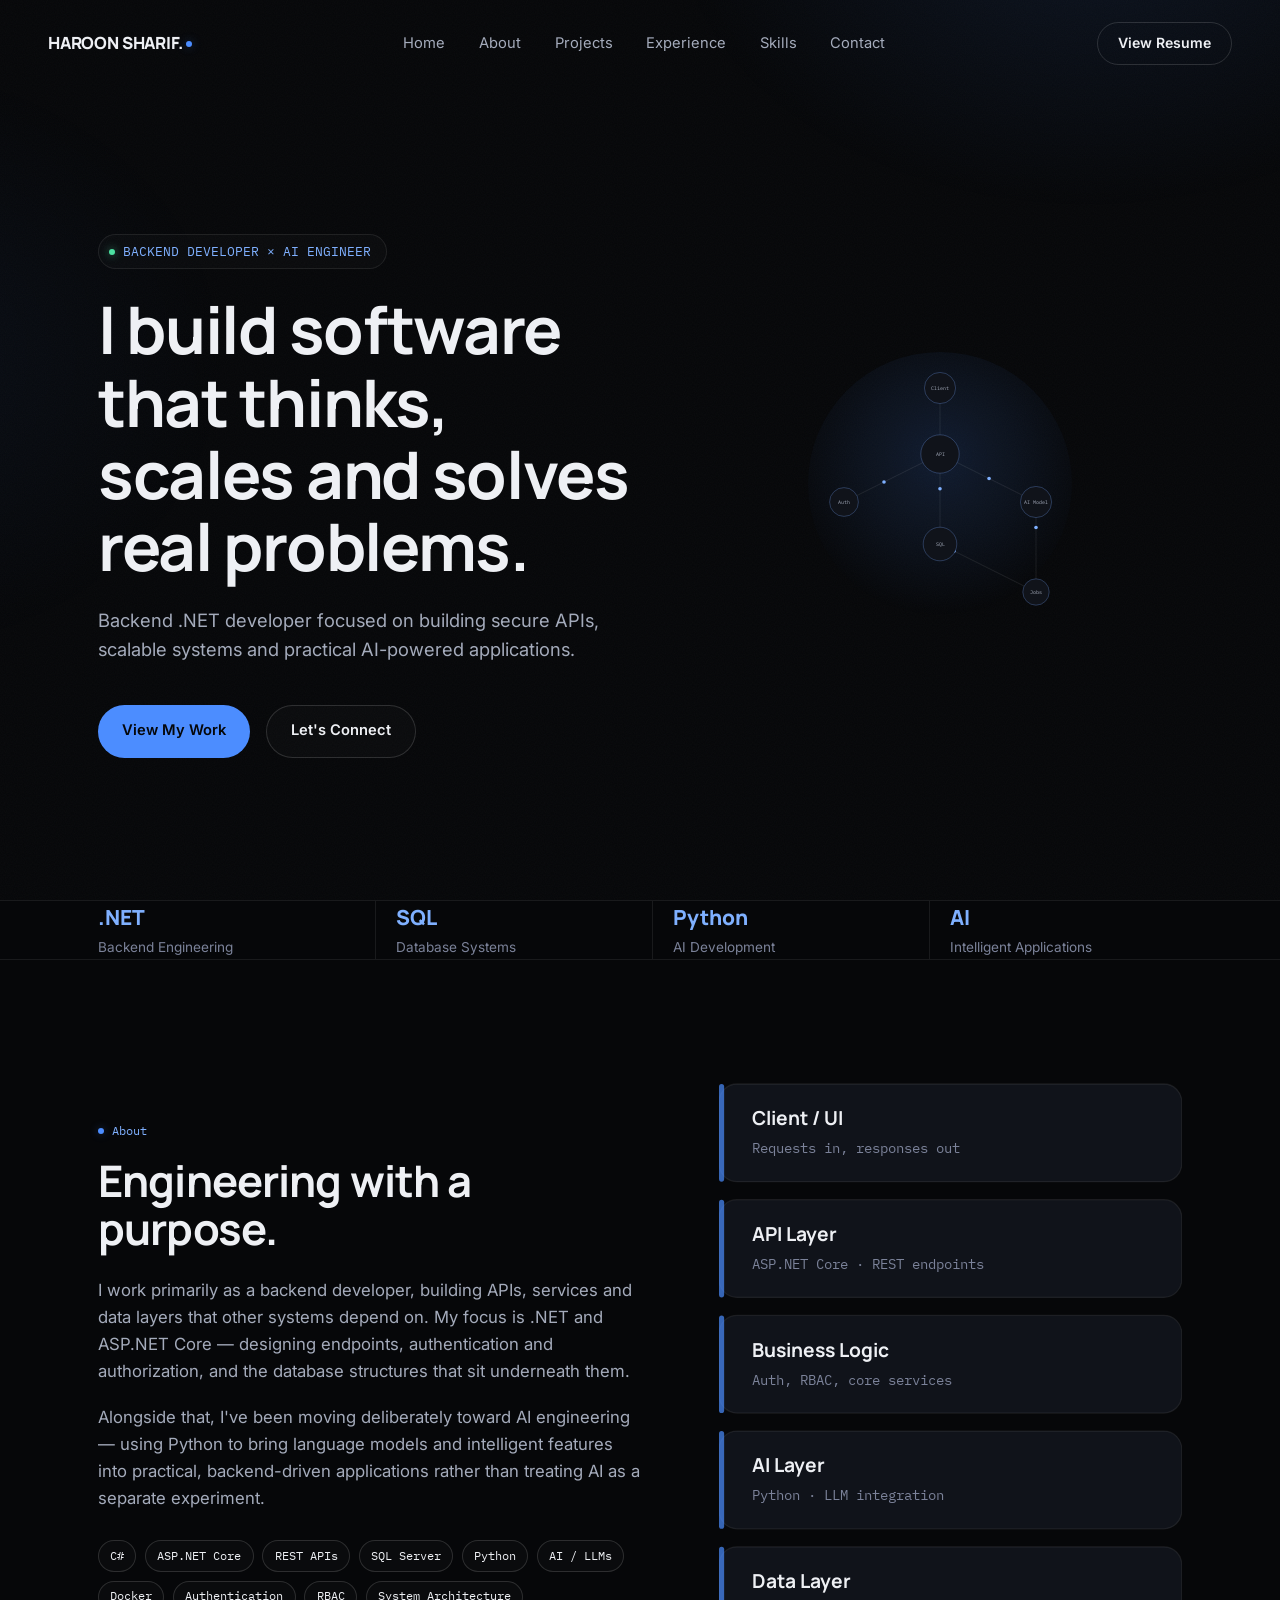
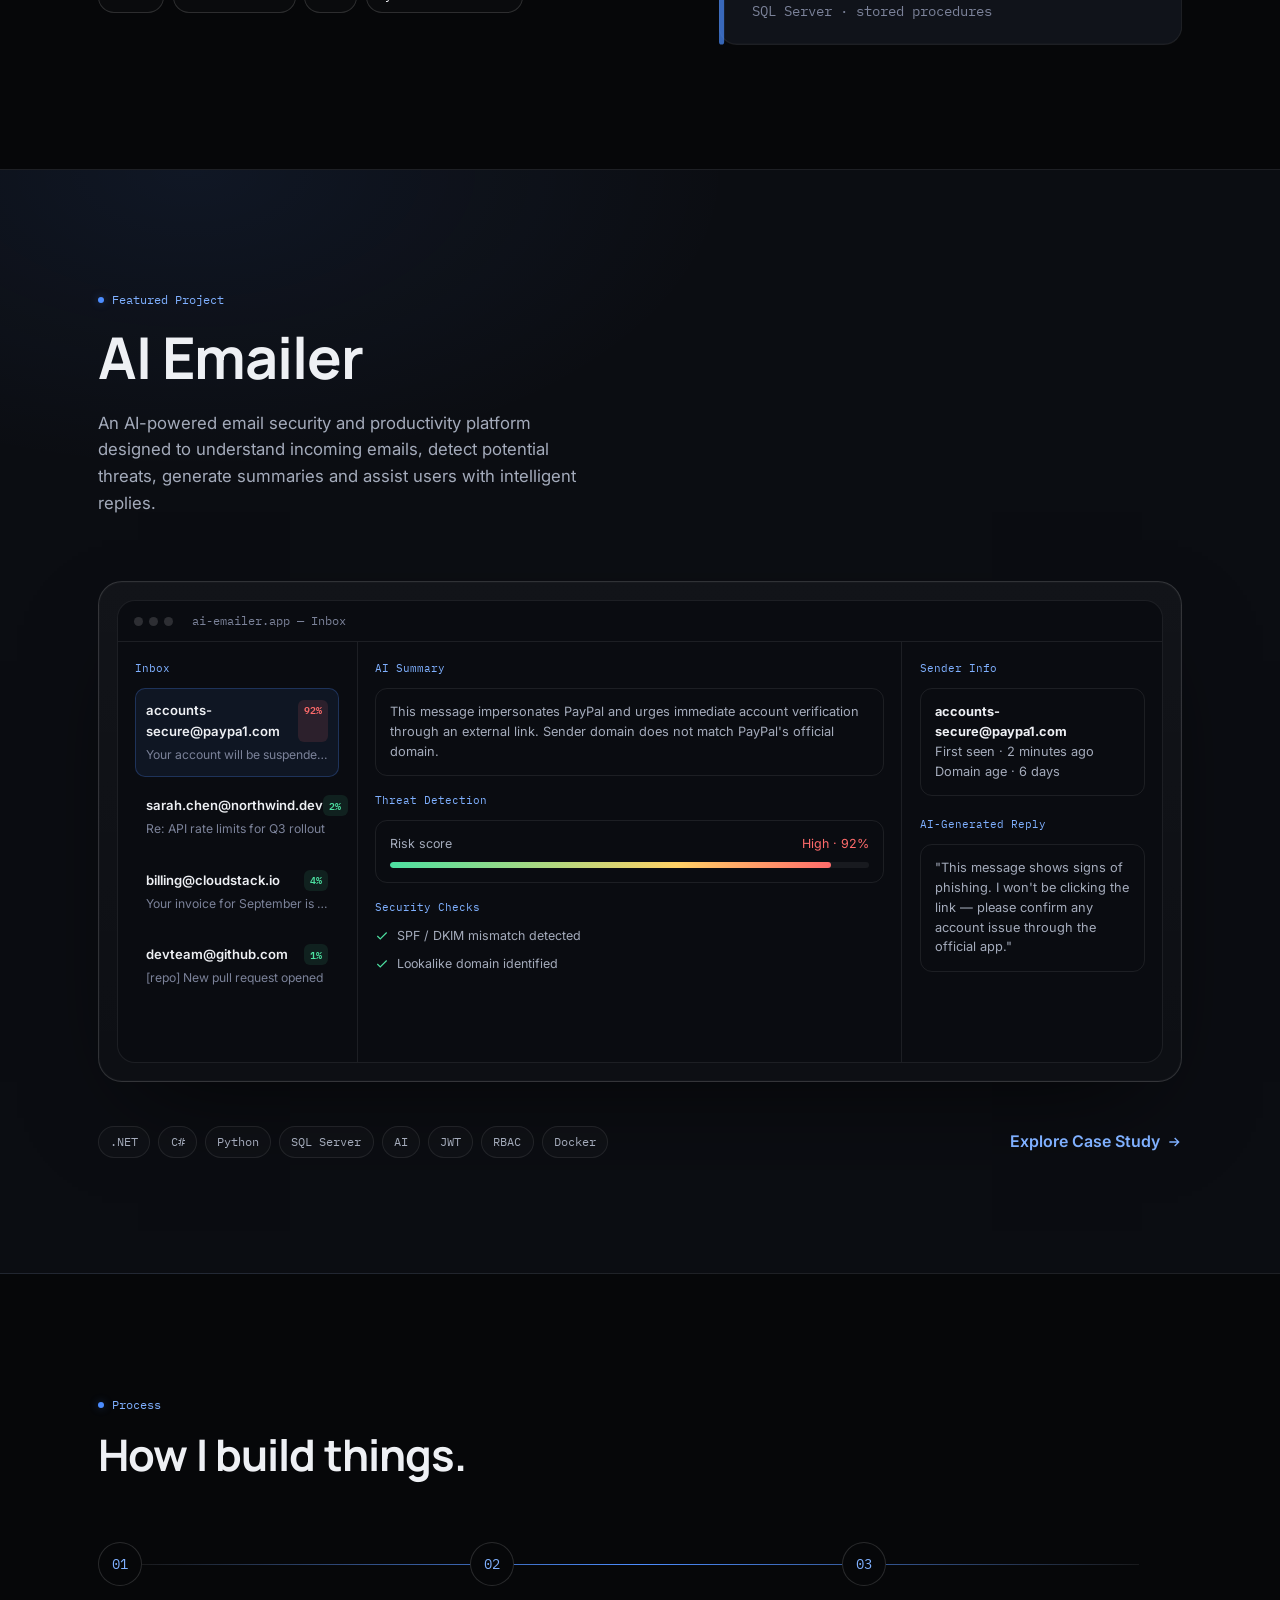
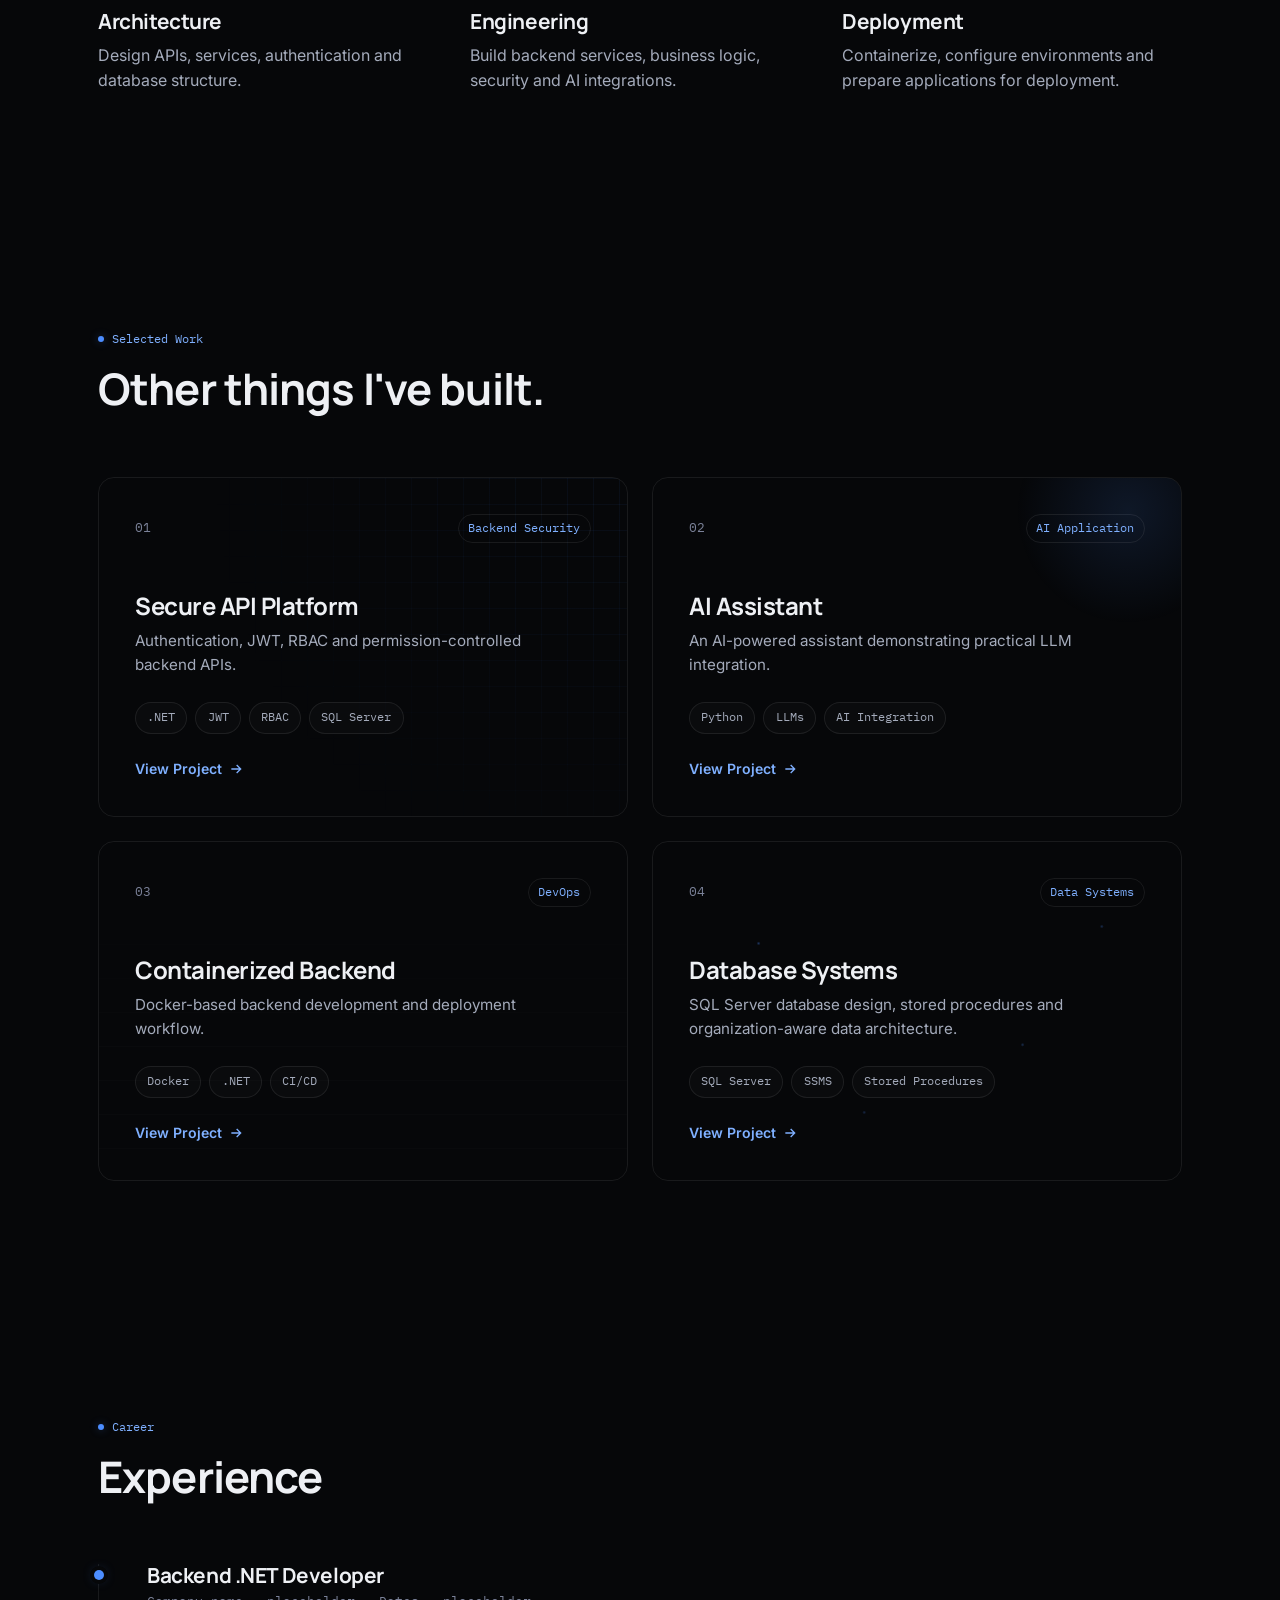
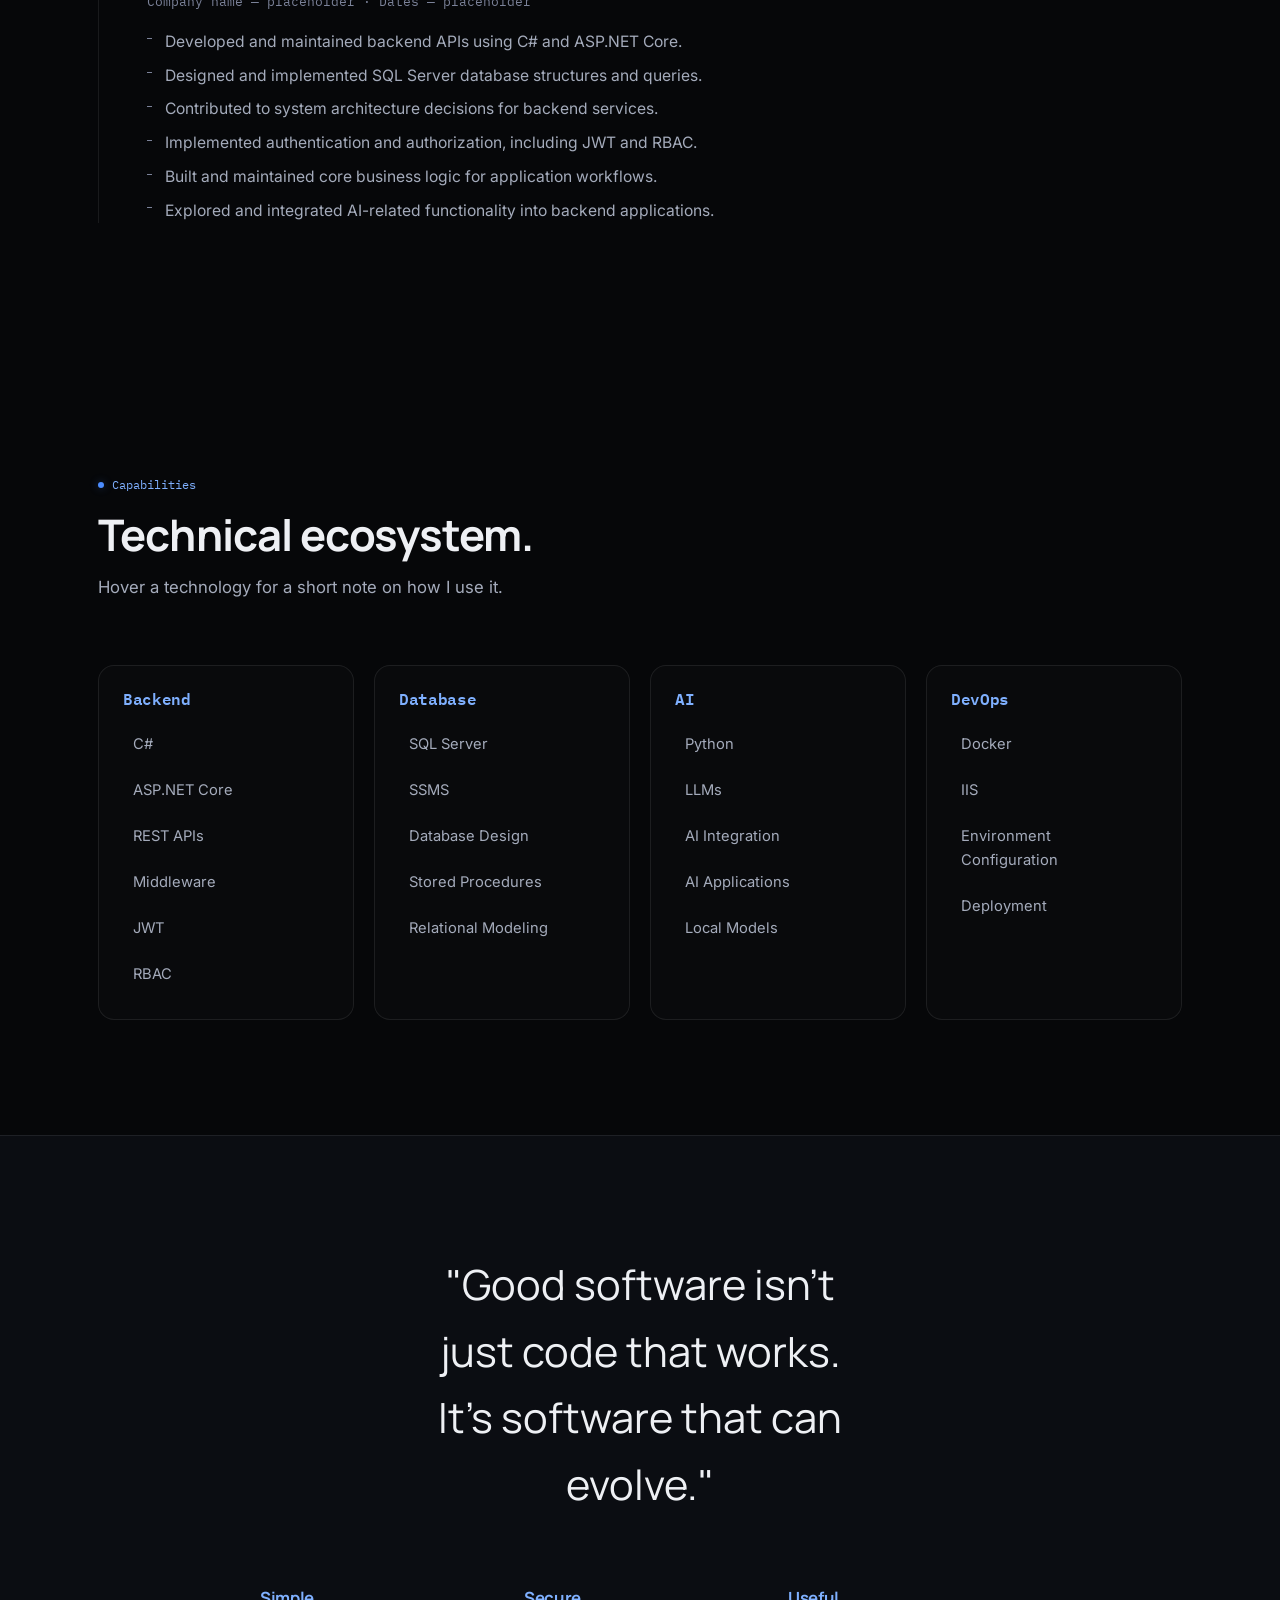
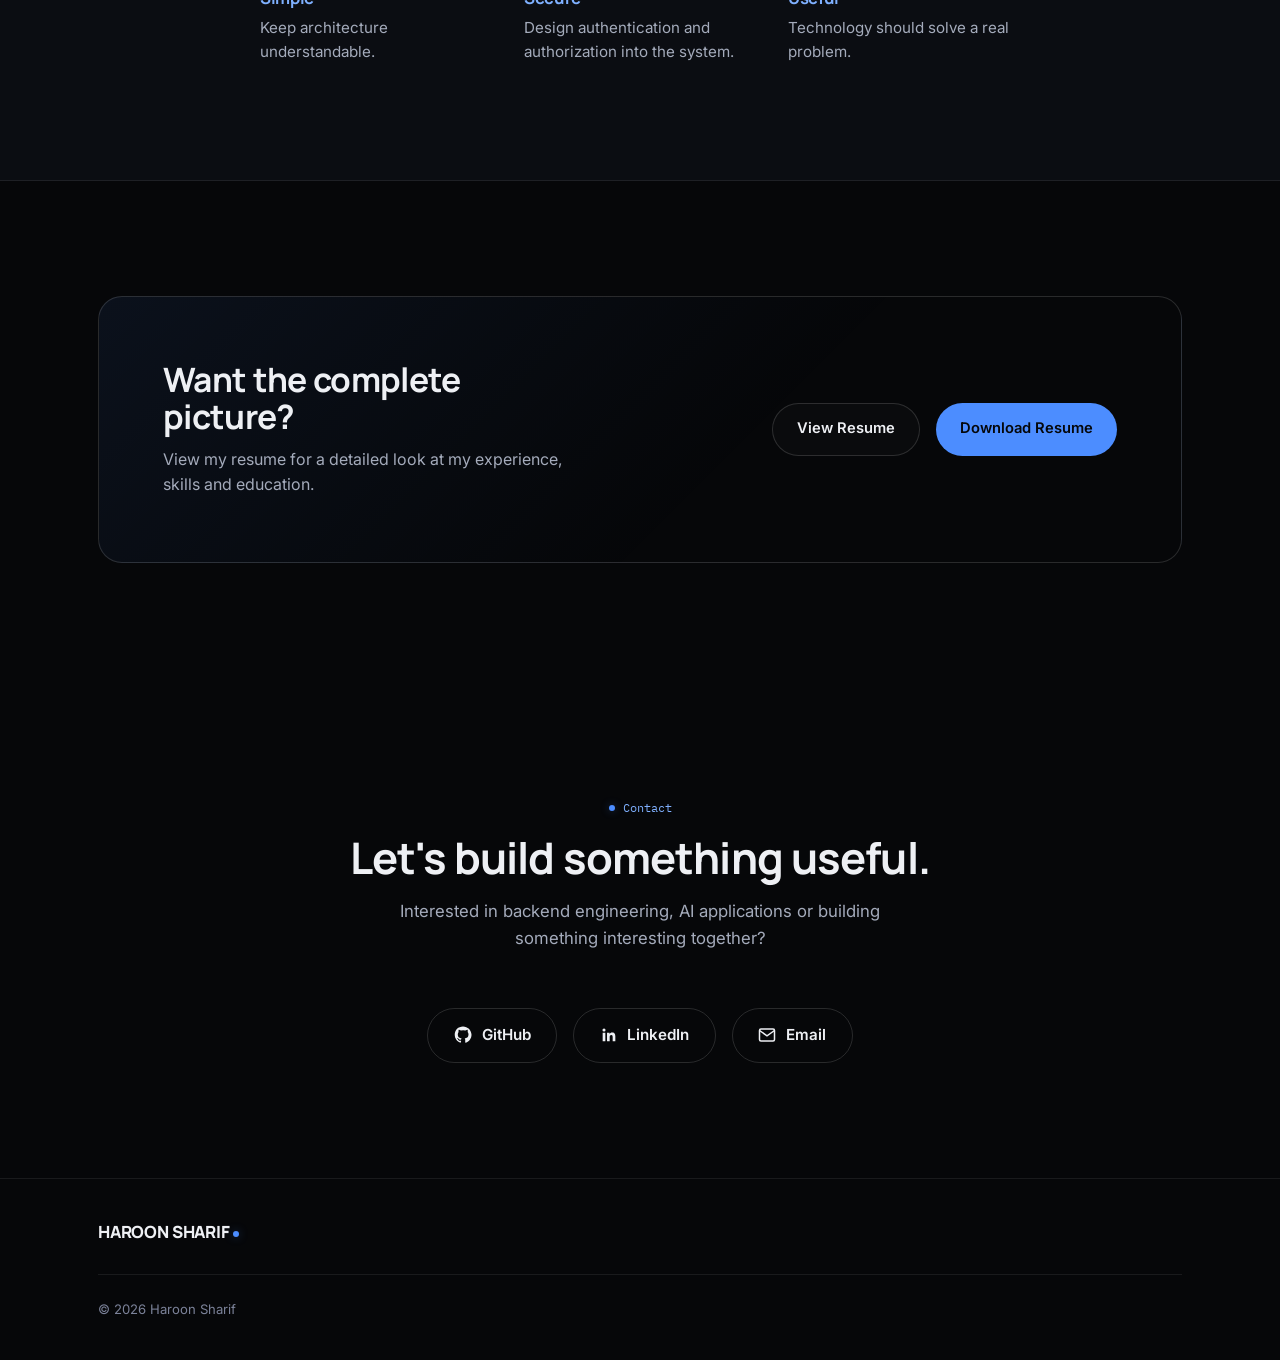
==== index.html @ 1eaedd22 "1st push Overall created a portfolio website structure with all the details" ====
<!DOCTYPE html>
<html lang="en">
<head>
<meta charset="UTF-8" />
<meta name="viewport" content="width=device-width, initial-scale=1.0" />
<title>Haroon Sharif — Backend .NET Developer &amp; AI Engineer</title>
<meta name="description" content="Haroon Sharif is a backend .NET developer building secure APIs, scalable systems and practical AI-powered applications, including AI Emailer — an AI-driven email security and productivity platform." />
<meta name="keywords" content="Haroon Sharif, Backend Developer, .NET Developer, ASP.NET Core, AI Engineer, C#, SQL Server, Python, AI Emailer" />
<meta name="author" content="Haroon Sharif" />

<!-- Open Graph -->
<meta property="og:type" content="website" />
<meta property="og:title" content="Haroon Sharif — Backend .NET Developer × AI Engineer" />
<meta property="og:description" content="I build software that thinks, scales and solv  es real problems. Backend .NET developer focused on secure APIs, scalable systems and practical AI-powered applications." />
<meta property="og:image" content="assets/og-image.png" />
<!-- TODO before deploy: set og:url / twitter:url / canonical to the real domain -->
<meta property="og:url" content="https://example.com/" />

<meta name="twitter:card" content="summary_large_image" />
<meta name="twitter:title" content="Haroon Sharif — Backend .NET Developer × AI Engineer" />
<meta name="twitter:description" content="Backend .NET developer focused on secure APIs, scalable systems and practical AI-powered applications." />
<meta name="twitter:image" content="assets/og-image.png" />

<link rel="icon" href="data:image/svg+xml,%3Csvg xmlns='http://www.w3.org/2000/svg' viewBox='0 0 32 32'%3E%3Crect width='32' height='32' rx='7' fill='%23060709'/%3E%3Ctext x='16' y='22' font-family='Georgia,serif' font-size='18' font-weight='700' fill='%23eef0f4' text-anchor='middle'%3EH%3C/text%3E%3Ccircle cx='25' cy='9' r='3' fill='%234c8dff'/%3E%3C/svg%3E" />
<meta name="theme-color" content="#060709" />
<link rel="preconnect" href="https://fonts.googleapis.com" />
<link rel="preconnect" href="https://fonts.gstatic.com" crossorigin />
<link href="https://fonts.googleapis.com/css2?family=Inter:wght@400;500;600;700&family=Manrope:wght@600;700;800&family=IBM+Plex+Mono:wght@400;500&display=swap" rel="stylesheet" />
<link rel="stylesheet" href="style.css" />
<script type="application/ld+json">
{
  "@context": "https://schema.org",
  "@type": "Person",
  "name": "Haroon Sharif",
  "jobTitle": "Backend .NET Developer & AI Engineer",
  "knowsAbout": ["ASP.NET Core", "C#", "SQL Server", "Python", "AI Integration"]
}
</script>
</head>
<body>

<a href="#main" class="skip-link">Skip to content</a>

<!-- ============================================================
     NAVBAR
     ============================================================ -->
<header class="navbar" id="navbar">
  <a href="#home" class="brand">HAROON SHARIF.</a>

  <nav class="nav-links" aria-label="Primary">
    <a href="#home">Home</a>
    <a href="#about">About</a>
    <a href="#projects">Projects</a>
    <a href="#experience">Experience</a>
    <a href="#skills">Skills</a>
    <a href="#contact">Contact</a>
  </nav>

  <div class="nav-right">
    <a href="Haroon_Sharif_Resume.docx" class="nav-cta desktop-only">View Resume</a>
    <button class="nav-toggle" id="navToggle" aria-label="Toggle navigation menu" aria-expanded="false">
      <span></span><span></span><span></span>
    </button>
  </div>
</header>

<div class="mobile-menu" id="mobileMenu">
  <a href="#home">Home</a>
  <a href="#about">About</a>
  <a href="#projects">Projects</a>
  <a href="#experience">Experience</a>
  <a href="#skills">Skills</a>
  <a href="#contact">Contact</a>
  <a href="Haroon_Sharif_Resume.docx" class="nav-cta">View Resume</a>
</div>

<main id="main">

<!-- ============================================================
     HERO
     ============================================================ -->
<section class="hero" id="home">
  <div class="wrap hero-grid">
    <div class="hero-copy">
      <span class="eyebrow"><span class="dot"></span>BACKEND DEVELOPER × AI ENGINEER</span>
      <h1>I build software that thinks, scales and solves real problems.</h1>
      <p class="hero-sub">Backend .NET developer focused on building secure APIs, scalable systems and practical AI-powered applications.</p>
      <div class="hero-actions">
        <a href="#projects" class="btn btn-primary">View My Work</a>
        <a href="#contact" class="btn btn-ghost">Let's Connect</a>
      </div>
    </div>

    <div class="hero-visual" id="heroVisual" aria-hidden="true">
      <!-- animated architecture visualization injected by JS -->
    </div>
  </div>
</section>

<!-- Hero micro-stats -->
<section class="stats-strip" style="padding-block: 0;">
  <div class="wrap stats-grid reveal-stagger">
    <div class="stat">
      <div class="stat-value">.NET</div>
      <div class="stat-label">Backend Engineering</div>
    </div>
    <div class="stat">
      <div class="stat-value">SQL</div>
      <div class="stat-label">Database Systems</div>
    </div>
    <div class="stat">
      <div class="stat-value">Python</div>
      <div class="stat-label">AI Development</div>
    </div>
    <div class="stat">
      <div class="stat-value">AI</div>
      <div class="stat-label">Intelligent Applications</div>
    </div>
  </div>
</section>

<!-- ============================================================
     ABOUT
     ============================================================ -->
<section id="about">
  <div class="wrap about-grid">
    <div class="about-copy reveal">
      <span class="section-label">About</span>
      <h2 class="section-title">Engineering with a purpose.</h2>
      <p style="margin-top:1.5rem;">I work primarily as a backend developer, building APIs, services and data layers that other systems depend on. My focus is .NET and ASP.NET Core — designing endpoints, authentication and authorization, and the database structures that sit underneath them.</p>
      <p>Alongside that, I've been moving deliberately toward AI engineering — using Python to bring language models and intelligent features into practical, backend-driven applications rather than treating AI as a separate experiment.</p>
      <div class="about-list">
        <span class="tag">C#</span>
        <span class="tag">ASP.NET Core</span>
        <span class="tag">REST APIs</span>
        <span class="tag">SQL Server</span>
        <span class="tag">Python</span>
        <span class="tag">AI / LLMs</span>
        <span class="tag">Docker</span>
        <span class="tag">Authentication</span>
        <span class="tag">RBAC</span>
        <span class="tag">System Architecture</span>
      </div>
    </div>

    <div class="about-visual reveal" id="aboutVisual" aria-hidden="true">
      <!-- interactive stack illustration injected by JS -->
    </div>
  </div>
</section>

<!-- ============================================================
     FEATURED PROJECT — AI EMAILER
     ============================================================ -->
<section class="featured" id="projects">
  <div class="wrap">
    <div class="featured-top reveal">
      <div>
        <span class="section-label">Featured Project</span>
        <h2 class="featured-title">AI Emailer</h2>
        <p class="featured-desc">An AI-powered email security and productivity platform designed to understand incoming emails, detect potential threats, generate summaries and assist users with intelligent replies.</p>
      </div>
    </div>

    <div class="featured-mock-wrap reveal" aria-hidden="true">
      <div class="mock">
        <div class="mock-topbar">
          <span class="mock-dot"></span><span class="mock-dot"></span><span class="mock-dot"></span>
          <span class="mock-title">ai-emailer.app — Inbox</span>
        </div>
        <div class="mock-body">
          <div class="mock-col mock-inbox">
            <span class="mock-section-label">Inbox</span>

            <div class="mock-email-item active">
              <div class="mock-email-sender">accounts-secure@paypa1.com <span class="mock-threat-pill high">92%</span></div>
              <div class="mock-email-snippet">Your account will be suspended — verify now</div>
            </div>
            <div class="mock-email-item">
              <div class="mock-email-sender">sarah.chen@northwind.dev <span class="mock-threat-pill low">2%</span></div>
              <div class="mock-email-snippet">Re: API rate limits for Q3 rollout</div>
            </div>
            <div class="mock-email-item">
              <div class="mock-email-sender">billing@cloudstack.io <span class="mock-threat-pill low">4%</span></div>
              <div class="mock-email-snippet">Your invoice for September is ready</div>
            </div>
            <div class="mock-email-item">
              <div class="mock-email-sender">devteam@github.com <span class="mock-threat-pill low">1%</span></div>
              <div class="mock-email-snippet">[repo] New pull request opened</div>
            </div>
          </div>

          <div class="mock-col mock-detail">
            <span class="mock-section-label">AI Summary</span>
            <div class="mock-summary-box">
              This message impersonates PayPal and urges immediate account verification through an external link. Sender domain does not match PayPal's official domain.
            </div>

            <span class="mock-section-label">Threat Detection</span>
            <div class="mock-threat-meter">
              <div class="mock-meter-label"><span>Risk score</span><span style="color:var(--danger)">High · 92%</span></div>
              <div class="mock-meter-bar"><div class="mock-meter-fill" style="width:92%;"></div></div>
            </div>

            <span class="mock-section-label">Security Checks</span>
            <div class="mock-security-row">
              <svg viewBox="0 0 24 24" fill="none" stroke="currentColor" stroke-width="2"><path d="M20 6L9 17l-5-5"/></svg>
              SPF / DKIM mismatch detected
            </div>
            <div class="mock-security-row">
              <svg viewBox="0 0 24 24" fill="none" stroke="currentColor" stroke-width="2"><path d="M20 6L9 17l-5-5"/></svg>
              Lookalike domain identified
            </div>
          </div>

          <div class="mock-col mock-reply">
            <span class="mock-section-label">Sender Info</span>
            <div class="mock-summary-box" style="margin-bottom:1.25rem;">
              <strong style="color:var(--text)">accounts-secure@paypa1.com</strong><br/>
              First seen · 2 minutes ago<br/>
              Domain age · 6 days
            </div>

            <span class="mock-section-label">AI-Generated Reply</span>
            <div class="mock-reply-box">
              "This message shows signs of phishing. I won't be clicking the link — please confirm any account issue through the official app."
            </div>
          </div>
        </div>
      </div>
    </div>

    <div class="featured-meta reveal">
      <div class="tag-row">
        <span class="tag">.NET</span>
        <span class="tag">C#</span>
        <span class="tag">Python</span>
        <span class="tag">SQL Server</span>
        <span class="tag">AI</span>
        <span class="tag">JWT</span>
        <span class="tag">RBAC</span>
        <span class="tag">Docker</span>
      </div>
      <a href="case-study.html" class="btn-text">Explore Case Study
        <svg width="16" height="16" viewBox="0 0 24 24" fill="none" stroke="currentColor" stroke-width="2"><path d="M5 12h14M13 6l6 6-6 6"/></svg>
      </a>
    </div>
  </div>
</section>

<!-- ============================================================
     HOW I BUILD THINGS (process)
     ============================================================ -->
<section>
  <div class="wrap">
    <div class="section-head reveal">
      <span class="section-label">Process</span>
      <h2 class="section-title">How I build things.</h2>
    </div>

    <div class="process-track">
      <div class="process-line"><div class="process-line-fill" id="processLine"></div></div>

      <div class="process-step reveal">
        <div class="process-num">01</div>
        <h3>Architecture</h3>
        <p>Design APIs, services, authentication and database structure.</p>
      </div>
      <div class="process-step reveal">
        <div class="process-num">02</div>
        <h3>Engineering</h3>
        <p>Build backend services, business logic, security and AI integrations.</p>
      </div>
      <div class="process-step reveal">
        <div class="process-num">03</div>
        <h3>Deployment</h3>
        <p>Containerize, configure environments and prepare applications for deployment.</p>
      </div>
    </div>
  </div>
</section>

<!-- ============================================================
     OTHER PROJECTS
     ============================================================ -->
<section>
  <div class="wrap">
    <div class="section-head reveal">
      <span class="section-label">Selected Work</span>
      <h2 class="section-title">Other things I've built.</h2>
    </div>

    <div class="projects-grid">
      <article class="project-card v-grid reveal">
        <div class="visual-field"></div>
        <div class="project-top">
          <span class="project-num">01</span>
          <span class="project-cat">Backend Security</span>
        </div>
        <h3>Secure API Platform</h3>
        <p class="project-desc">Authentication, JWT, RBAC and permission-controlled backend APIs.</p>
        <div class="tag-row">
          <span class="tag">.NET</span><span class="tag">JWT</span><span class="tag">RBAC</span><span class="tag">SQL Server</span>
        </div>
        <a href="#" class="btn-text">View Project
          <svg width="16" height="16" viewBox="0 0 24 24" fill="none" stroke="currentColor" stroke-width="2"><path d="M5 12h14M13 6l6 6-6 6"/></svg>
        </a>
      </article>

      <article class="project-card v-orbit reveal">
        <div class="visual-field"></div>
        <div class="project-top">
          <span class="project-num">02</span>
          <span class="project-cat">AI Application</span>
        </div>
        <h3>AI Assistant</h3>
        <p class="project-desc">An AI-powered assistant demonstrating practical LLM integration.</p>
        <div class="tag-row">
          <span class="tag">Python</span><span class="tag">LLMs</span><span class="tag">AI Integration</span>
        </div>
        <a href="#" class="btn-text">View Project
          <svg width="16" height="16" viewBox="0 0 24 24" fill="none" stroke="currentColor" stroke-width="2"><path d="M5 12h14M13 6l6 6-6 6"/></svg>
        </a>
      </article>

      <article class="project-card v-stack reveal">
        <div class="visual-field"></div>
        <div class="project-top">
          <span class="project-num">03</span>
          <span class="project-cat">DevOps</span>
        </div>
        <h3>Containerized Backend</h3>
        <p class="project-desc">Docker-based backend development and deployment workflow.</p>
        <div class="tag-row">
          <span class="tag">Docker</span><span class="tag">.NET</span><span class="tag">CI/CD</span>
        </div>
        <a href="#" class="btn-text">View Project
          <svg width="16" height="16" viewBox="0 0 24 24" fill="none" stroke="currentColor" stroke-width="2"><path d="M5 12h14M13 6l6 6-6 6"/></svg>
        </a>
      </article>

      <article class="project-card v-nodes reveal">
        <div class="visual-field"></div>
        <div class="project-top">
          <span class="project-num">04</span>
          <span class="project-cat">Data Systems</span>
        </div>
        <h3>Database Systems</h3>
        <p class="project-desc">SQL Server database design, stored procedures and organization-aware data architecture.</p>
        <div class="tag-row">
          <span class="tag">SQL Server</span><span class="tag">SSMS</span><span class="tag">Stored Procedures</span>
        </div>
        <a href="#" class="btn-text">View Project
          <svg width="16" height="16" viewBox="0 0 24 24" fill="none" stroke="currentColor" stroke-width="2"><path d="M5 12h14M13 6l6 6-6 6"/></svg>
        </a>
      </article>
    </div>
  </div>
</section>

<!-- ============================================================
     EXPERIENCE
     ============================================================ -->
<section id="experience">
  <div class="wrap">
    <div class="section-head reveal">
      <span class="section-label">Career</span>
      <h2 class="section-title">Experience</h2>
    </div>

    <!-- TODO before deploy: replace the placeholder company name and dates below -->
    <div class="timeline reveal">
      <div class="timeline-item">
        <h3 class="timeline-role">Backend .NET Developer</h3>
        <div class="timeline-meta">Company name — placeholder · Dates — placeholder</div>
        <ul>
          <li>Developed and maintained backend APIs using C# and ASP.NET Core.</li>
          <li>Designed and implemented SQL Server database structures and queries.</li>
          <li>Contributed to system architecture decisions for backend services.</li>
          <li>Implemented authentication and authorization, including JWT and RBAC.</li>
          <li>Built and maintained core business logic for application workflows.</li>
          <li>Explored and integrated AI-related functionality into backend applications.</li>
        </ul>
      </div>
    </div>
  </div>
</section>

<!-- ============================================================
     SKILLS
     ============================================================ -->
<section id="skills">
  <div class="wrap">
    <div class="section-head reveal">
      <span class="section-label">Capabilities</span>
      <h2 class="section-title">Technical ecosystem.</h2>
      <p class="section-sub">Hover a technology for a short note on how I use it.</p>
    </div>

    <div class="skills-grid reveal-stagger">
      <div class="skill-category">
        <h3>Backend</h3>
        <div class="skill-chip-list">
          <div class="skill-chip" tabindex="0">C#
            <div class="skill-tooltip">Primary language for backend services and business logic.</div>
          </div>
          <div class="skill-chip" tabindex="0">ASP.NET Core
            <div class="skill-tooltip">Framework of choice for building REST APIs and web services.</div>
          </div>
          <div class="skill-chip" tabindex="0">REST APIs
            <div class="skill-tooltip">Designing predictable, versioned, well-documented endpoints.</div>
          </div>
          <div class="skill-chip" tabindex="0">Middleware
            <div class="skill-tooltip">Request pipelines for logging, validation and error handling.</div>
          </div>
          <div class="skill-chip" tabindex="0">JWT
            <div class="skill-tooltip">Token-based authentication for stateless API access.</div>
          </div>
          <div class="skill-chip" tabindex="0">RBAC
            <div class="skill-tooltip">Role-based permission systems for controlled access.</div>
          </div>
        </div>
      </div>

      <div class="skill-category">
        <h3>Database</h3>
        <div class="skill-chip-list">
          <div class="skill-chip" tabindex="0">SQL Server
            <div class="skill-tooltip">Primary relational database for application data.</div>
          </div>
          <div class="skill-chip" tabindex="0">SSMS
            <div class="skill-tooltip">Querying, tuning and managing databases day to day.</div>
          </div>
          <div class="skill-chip" tabindex="0">Database Design
            <div class="skill-tooltip">Structuring schemas around real application workflows.</div>
          </div>
          <div class="skill-chip" tabindex="0">Stored Procedures
            <div class="skill-tooltip">Encapsulating data logic close to the data itself.</div>
          </div>
          <div class="skill-chip" tabindex="0">Relational Modeling
            <div class="skill-tooltip">Normalizing data and mapping real-world relationships.</div>
          </div>
        </div>
      </div>

      <div class="skill-category">
        <h3>AI</h3>
        <div class="skill-chip-list">
          <div class="skill-chip" tabindex="0">Python
            <div class="skill-tooltip">Language of choice for AI experimentation and integration.</div>
          </div>
          <div class="skill-chip" tabindex="0">LLMs
            <div class="skill-tooltip">Working with language models for summarization and reasoning.</div>
          </div>
          <div class="skill-chip" tabindex="0">AI Integration
            <div class="skill-tooltip">Connecting AI capabilities into existing backend systems.</div>
          </div>
          <div class="skill-chip" tabindex="0">AI Applications
            <div class="skill-tooltip">Building practical features rather than isolated demos.</div>
          </div>
          <div class="skill-chip" tabindex="0">Local Models
            <div class="skill-tooltip">Running and testing models outside hosted APIs.</div>
          </div>
        </div>
      </div>

      <div class="skill-category">
        <h3>DevOps</h3>
        <div class="skill-chip-list">
          <div class="skill-chip" tabindex="0">Docker
            <div class="skill-tooltip">Containerizing backend services for consistent environments.</div>
          </div>
          <div class="skill-chip" tabindex="0">IIS
            <div class="skill-tooltip">Hosting and configuring .NET applications on Windows Server.</div>
          </div>
          <div class="skill-chip" tabindex="0">Environment Configuration
            <div class="skill-tooltip">Managing settings safely across dev, staging and production.</div>
          </div>
          <div class="skill-chip" tabindex="0">Deployment
            <div class="skill-tooltip">Preparing and shipping applications to their target environment.</div>
          </div>
        </div>
      </div>
    </div>
  </div>
</section>

<!-- ============================================================
     ENGINEERING PHILOSOPHY
     ============================================================ -->
<section class="philosophy">
  <div class="wrap">
    <p class="philosophy-quote reveal">"Good software isn't just code that works. It's software that can evolve."</p>

    <div class="philosophy-principles reveal-stagger">
      <div class="principle">
        <h4>Simple</h4>
        <p>Keep architecture understandable.</p>
      </div>
      <div class="principle">
        <h4>Secure</h4>
        <p>Design authentication and authorization into the system.</p>
      </div>
      <div class="principle">
        <h4>Useful</h4>
        <p>Technology should solve a real problem.</p>
      </div>
    </div>
  </div>
</section>

<!-- ============================================================
     RESUME CTA
     ============================================================ -->
<section id="resume">
  <div class="wrap">
    <div class="resume-cta reveal">
      <div>
        <h2>Want the complete picture?</h2>
        <p>View my resume for a detailed look at my experience, skills and education.</p>
      </div>
      <div class="resume-actions">
        <!-- TODO before deploy: point these at the real resume PDF, e.g. href="resume.pdf" -->
        <a href="Haroon_Sharif_Resume.docx" class="btn btn-ghost">View Resume</a>
        <a href="Haroon_Sharif_Resume.docx" class="btn btn-primary">Download Resume</a>
      </div>
    </div>
  </div>
</section>

<!-- ============================================================
     CONTACT
     ============================================================ -->
<section class="contact" id="contact">
  <div class="wrap">
    <div class="contact-head reveal">
      <span class="section-label" style="justify-content:center;">Contact</span>
      <h2 class="section-title">Let's build something useful.</h2>
      <p class="section-sub">Interested in backend engineering, AI applications or building something interesting together?</p>
    </div>

    <!-- TODO before deploy: replace these three href="#" with the real GitHub/LinkedIn URLs and a mailto: address -->
    <div class="contact-links reveal">
      <a href="https://github.com/haroonsharif1701-a11y/" class="contact-link" target="_blank" rel="noopener noreferrer">
        <svg viewBox="0 0 24 24" fill="currentColor"><path d="M12 .5C5.73.5.98 5.24.98 11.52c0 4.94 3.2 9.13 7.65 10.6.56.1.76-.24.76-.54v-1.9c-3.11.68-3.77-1.5-3.77-1.5-.5-1.28-1.24-1.62-1.24-1.62-1.02-.7.08-.69.08-.69 1.12.08 1.71 1.15 1.71 1.15 1 1.72 2.63 1.22 3.27.94.1-.73.39-1.22.71-1.5-2.48-.28-5.1-1.24-5.1-5.53 0-1.22.44-2.22 1.15-3-.12-.28-.5-1.42.11-2.96 0 0 .94-.3 3.08 1.15a10.6 10.6 0 0 1 5.6 0c2.14-1.45 3.08-1.15 3.08-1.15.61 1.54.23 2.68.11 2.96.72.78 1.15 1.78 1.15 3 0 4.3-2.63 5.24-5.13 5.52.4.35.76 1.04.76 2.1v3.11c0 .3.2.65.77.54 4.44-1.48 7.64-5.66 7.64-10.6C23.02 5.24 18.27.5 12 .5z"/></svg>
        GitHub
      </a>
      <a href="https://www.linkedin.com/in/haroon-sharif-919b4a257/" class="contact-link" target="_blank" rel="noopener noreferrer">
        <svg viewBox="0 0 24 24" fill="currentColor"><path d="M20.45 20.45h-3.55v-5.57c0-1.33-.02-3.03-1.85-3.03-1.85 0-2.14 1.45-2.14 2.94v5.66H9.36V9h3.41v1.56h.05c.47-.9 1.63-1.85 3.36-1.85 3.6 0 4.27 2.37 4.27 5.45v6.29zM5.34 7.43a2.06 2.06 0 1 1 0-4.12 2.06 2.06 0 0 1 0 4.12zM7.12 20.45H3.56V9h3.56v11.45z"/></svg>
        LinkedIn
      </a>
      <a href="mailto:haroon.sharif1701@gmail.com" class="contact-link">
        <svg viewBox="0 0 24 24" fill="none" stroke="currentColor" stroke-width="2"><path d="M4 4h16v16H4z" opacity="0"/><path d="M22 6l-10 7L2 6"/><rect x="2" y="4" width="20" height="16" rx="2"/></svg>
        Email
      </a>
    </div>
  </div>
</section>

</main>

<!-- ============================================================
     FOOTER
     ============================================================ -->
<footer>
  <div class="wrap">
    <div class="footer-top">
      <span class="brand">HAROON SHARIF</span>
      
    </div>
    <div class="wrap" style="padding-inline:0;">
      <div class="footer-bottom">© 2026 Haroon Sharif</div>
    </div>
  </div>
</footer>

<script src="script.js"></script>
</body>
</html>
---- style.css ----
/* ============================================================
   HAROON SHARIF — Portfolio
   Design tokens
   ============================================================ */

:root {
  /* Color */
  --bg: #060709;
  --bg-elevated: #0b0d12;
  --surface: #10131a;
  --surface-2: #141822;
  --border: rgba(255, 255, 255, 0.08);
  --border-strong: rgba(255, 255, 255, 0.14);
  --text: #eef0f4;
  --text-dim: #a4abbb;
  --text-faint: #7b8299; /* was #656c7d — 3.8:1 on --bg, fails WCAG AA for small text; this hits ~5.3:1 */
  --accent: #4c8dff;
  --accent-soft: #7fb0ff;
  --accent-dim: rgba(76, 141, 255, 0.14);
  --accent-glow: rgba(76, 141, 255, 0.35);
  --danger: #ff6b6b;
  --success: #4ce0a1;

  /* Type */
  --font-display: "Manrope", "Inter", sans-serif;
  --font-body: "Inter", sans-serif;
  --font-mono: "IBM Plex Mono", ui-monospace, monospace;

  /* Layout */
  --max-w: 1180px;
  --gutter: clamp(1.25rem, 4vw, 3rem);
  --radius-s: 10px;
  --radius-m: 16px;
  --radius-l: 24px;

  --ease: cubic-bezier(0.16, 1, 0.3, 1);
}

/* ============================================================
   Reset
   ============================================================ */

*, *::before, *::after { box-sizing: border-box; }

html {
  scroll-behavior: smooth;
  scroll-padding-top: 90px;
}

@media (prefers-reduced-motion: reduce) {
  html { scroll-behavior: auto; }
  *, *::before, *::after {
    animation-duration: 0.001ms !important;
    animation-iteration-count: 1 !important;
    transition-duration: 0.001ms !important;
    scroll-behavior: auto !important;
  }
}

body, h1, h2, h3, h4, p, figure, blockquote, dl, dd {
  margin: 0;
}

body {
  background: var(--bg);
  color: var(--text);
  font-family: var(--font-body);
  font-size: 16px;
  line-height: 1.6;
  -webkit-font-smoothing: antialiased;
  overflow-x: hidden;
}

img, svg { max-width: 100%; display: block; }

a { color: inherit; text-decoration: none; }

button { font: inherit; color: inherit; background: none; border: none; cursor: pointer; }

ul { list-style: none; padding: 0; }

h1, h2, h3, h4 {
  font-family: var(--font-display);
  font-weight: 700;
  line-height: 1.1;
  letter-spacing: -0.02em;
}

::selection { background: var(--accent-dim); color: var(--accent-soft); }

:focus-visible {
  outline: 2px solid var(--accent);
  outline-offset: 3px;
  border-radius: 4px;
}

.skip-link {
  position: fixed;
  top: -60px;
  left: 1rem;
  z-index: 200;
  background: var(--accent);
  color: #05070a;
  padding: 0.75rem 1.25rem;
  border-radius: var(--radius-s);
  font-weight: 600;
  font-size: 0.9rem;
  transition: top 0.25s var(--ease);
}
.skip-link:focus {
  top: 1rem;
}

/* Background texture: faint radial glow, fixed */
body::before {
  content: "";
  position: fixed;
  inset: 0;
  z-index: -2;
  background:
    radial-gradient(700px 500px at 85% -10%, rgba(76,141,255,0.10), transparent 60%),
    radial-gradient(600px 500px at -10% 40%, rgba(76,141,255,0.06), transparent 60%);
  pointer-events: none;
}

body::after {
  content: "";
  position: fixed;
  inset: 0;
  z-index: -1;
  opacity: 0.035;
  pointer-events: none;
  background-image: url("data:image/svg+xml,%3Csvg xmlns='http://www.w3.org/2000/svg' width='60' height='60'%3E%3Cfilter id='n'%3E%3CfeTurbulence type='fractalNoise' baseFrequency='0.9' numOctaves='2' stitchTiles='stitch'/%3E%3C/filter%3E%3Crect width='100%25' height='100%25' filter='url(%23n)'/%3E%3C/svg%3E");
}

/* ============================================================
   Layout helpers
   ============================================================ */

.wrap {
  max-width: var(--max-w);
  margin-inline: auto;
  padding-inline: var(--gutter);
}

section {
  position: relative;
  padding-block: clamp(4rem, 9vw, 7.5rem);
}

.section-head {
  max-width: 640px;
  margin-bottom: clamp(2.5rem, 5vw, 4rem);
}

.section-label {
  display: inline-flex;
  align-items: center;
  gap: 0.5rem;
  font-family: var(--font-mono);
  font-size: 0.78rem;
  color: var(--accent-soft);
  margin-bottom: 1rem;
}

.section-label::before {
  content: "";
  width: 6px;
  height: 6px;
  border-radius: 50%;
  background: var(--accent);
  box-shadow: 0 0 8px var(--accent-glow);
}

.section-title {
  font-size: clamp(1.9rem, 3.4vw, 2.75rem);
  color: var(--text);
}

.section-sub {
  margin-top: 1rem;
  color: var(--text-dim);
  font-size: 1.05rem;
  max-width: 540px;
}

/* Reveal-on-scroll */
.reveal {
  opacity: 0;
  transform: translateY(24px);
  transition: opacity 0.8s var(--ease), transform 0.8s var(--ease);
}
.reveal.is-visible {
  opacity: 1;
  transform: translateY(0);
}
.reveal-stagger > * {
  opacity: 0;
  transform: translateY(20px);
  transition: opacity 0.7s var(--ease), transform 0.7s var(--ease);
}
.reveal-stagger.is-visible > * {
  opacity: 1;
  transform: translateY(0);
}
.reveal-stagger.is-visible > *:nth-child(1) { transition-delay: 0.02s; }
.reveal-stagger.is-visible > *:nth-child(2) { transition-delay: 0.1s; }
.reveal-stagger.is-visible > *:nth-child(3) { transition-delay: 0.18s; }
.reveal-stagger.is-visible > *:nth-child(4) { transition-delay: 0.26s; }

/* Buttons */
.btn {
  display: inline-flex;
  align-items: center;
  gap: 0.5rem;
  padding: 0.85rem 1.5rem;
  border-radius: 999px;
  font-weight: 600;
  font-size: 0.92rem;
  transition: transform 0.35s var(--ease), box-shadow 0.35s var(--ease), background 0.35s var(--ease), border-color 0.35s var(--ease);
  white-space: nowrap;
}

.btn-primary {
  background: var(--accent);
  color: #05070a;
  box-shadow: 0 0 0 rgba(76,141,255,0);
}
.btn-primary:hover {
  box-shadow: 0 8px 30px -6px var(--accent-glow);
  transform: translateY(-2px);
}

.btn-ghost {
  border: 1px solid var(--border-strong);
  color: var(--text);
  background: rgba(255,255,255,0.02);
}
.btn-ghost:hover {
  border-color: var(--accent);
  color: var(--accent-soft);
  transform: translateY(-2px);
}

.btn-text {
  color: var(--accent-soft);
  font-weight: 600;
  display: inline-flex;
  align-items: center;
  gap: 0.4rem;
}
.btn-text svg { transition: transform 0.3s var(--ease); }
.btn-text:hover svg { transform: translateX(4px); }

/* Tags */
.tag-row {
  display: flex;
  flex-wrap: wrap;
  gap: 0.5rem;
}
.tag {
  font-family: var(--font-mono);
  font-size: 0.74rem;
  padding: 0.35rem 0.7rem;
  border-radius: 999px;
  border: 1px solid var(--border);
  color: var(--text-dim);
  background: rgba(255,255,255,0.02);
}

/* ============================================================
   Navbar
   ============================================================ */

.navbar {
  position: fixed;
  top: 0;
  left: 0;
  right: 0;
  z-index: 100;
  padding: 1.35rem var(--gutter);
  display: flex;
  align-items: center;
  justify-content: space-between;
  transition: background 0.4s var(--ease), border-color 0.4s var(--ease), padding 0.4s var(--ease), backdrop-filter 0.4s var(--ease);
  border-bottom: 1px solid transparent;
}

.navbar.scrolled {
  padding-block: 0.9rem;
  background: rgba(6, 7, 9, 0.72);
  backdrop-filter: blur(14px) saturate(140%);
  -webkit-backdrop-filter: blur(14px) saturate(140%);
  border-bottom: 1px solid var(--border);
}

.brand {
  font-family: var(--font-display);
  font-weight: 800;
  font-size: 1.05rem;
  letter-spacing: -0.01em;
}
.brand::after {
  content: "";
  display: inline-block;
  width: 6px;
  height: 6px;
  border-radius: 50%;
  background: var(--accent);
  margin-left: 3px;
  vertical-align: middle;
  box-shadow: 0 0 10px var(--accent-glow);
}

.nav-links {
  display: flex;
  align-items: center;
  gap: 2.1rem;
}

.nav-links a {
  font-size: 0.92rem;
  color: var(--text-dim);
  position: relative;
  transition: color 0.25s ease;
}
.nav-links a::after {
  content: "";
  position: absolute;
  left: 0; bottom: -6px;
  width: 0;
  height: 1px;
  background: var(--accent);
  transition: width 0.3s var(--ease);
}
.nav-links a:hover { color: var(--text); }
.nav-links a:hover::after { width: 100%; }

.nav-right {
  display: flex;
  align-items: center;
  gap: 1.5rem;
}

.nav-cta {
  padding: 0.6rem 1.25rem;
  border-radius: 999px;
  border: 1px solid var(--border-strong);
  font-size: 0.88rem;
  font-weight: 600;
  transition: border-color 0.3s ease, color 0.3s ease, background 0.3s ease;
}
.nav-cta:hover {
  border-color: var(--accent);
  color: var(--accent-soft);
  background: var(--accent-dim);
}

.nav-toggle {
  display: none;
  width: 38px;
  height: 38px;
  border-radius: 10px;
  border: 1px solid var(--border);
  align-items: center;
  justify-content: center;
  flex-direction: column;
  gap: 4px;
}
.nav-toggle span {
  width: 16px;
  height: 1.5px;
  background: var(--text);
  transition: transform 0.3s var(--ease), opacity 0.3s var(--ease);
}
.nav-toggle.open span:nth-child(1) { transform: translateY(5.5px) rotate(45deg); }
.nav-toggle.open span:nth-child(2) { opacity: 0; }
.nav-toggle.open span:nth-child(3) { transform: translateY(-5.5px) rotate(-45deg); }

.mobile-menu {
  position: fixed;
  inset: 0;
  z-index: 90;
  background: rgba(6,7,9,0.98);
  backdrop-filter: blur(10px);
  display: flex;
  flex-direction: column;
  align-items: flex-start;
  justify-content: center;
  gap: 1.75rem;
  padding: var(--gutter);
  transform: translateY(-100%);
  transition: transform 0.5s var(--ease);
}
.mobile-menu.open { transform: translateY(0); }
.mobile-menu a {
  font-family: var(--font-display);
  font-size: 2rem;
  font-weight: 700;
  color: var(--text);
}
.mobile-menu .nav-cta { margin-top: 1rem; }

/* ============================================================
   Hero
   ============================================================ */

.hero {
  padding-top: clamp(7.5rem, 14vw, 10.5rem);
  padding-bottom: clamp(3rem, 6vw, 5rem);
  min-height: 100vh;
  display: flex;
  align-items: center;
}

.hero-grid {
  display: grid;
  grid-template-columns: 1.05fr 0.95fr;
  gap: clamp(2rem, 5vw, 4rem);
  align-items: center;
  width: 100%;
}

.eyebrow {
  font-family: var(--font-mono);
  font-size: 0.82rem;
  color: var(--accent-soft);
  display: inline-flex;
  align-items: center;
  gap: 0.55rem;
  margin-bottom: 1.5rem;
  padding: 0.4rem 0.9rem 0.4rem 0.6rem;
  border: 1px solid var(--border);
  border-radius: 999px;
  background: rgba(255,255,255,0.02);
}
.eyebrow .dot {
  width: 6px; height: 6px; border-radius: 50%;
  background: var(--success);
  box-shadow: 0 0 8px rgba(76,224,161,0.6);
}

.hero h1 {
  font-size: clamp(2.4rem, 5.2vw, 4.1rem);
  color: var(--text);
  max-width: 15ch;
}

.hero-sub {
  margin-top: 1.5rem;
  font-size: 1.15rem;
  color: var(--text-dim);
  max-width: 46ch;
}

.hero-actions {
  display: flex;
  gap: 1rem;
  margin-top: 2.5rem;
  flex-wrap: wrap;
}

.hero-visual {
  position: relative;
  aspect-ratio: 1 / 1;
  max-width: 480px;
  justify-self: center;
}

.hero-visual svg { width: 100%; height: 100%; overflow: visible; }

/* Hero micro-stats strip */
.stats-strip {
  border-top: 1px solid var(--border);
  border-bottom: 1px solid var(--border);
  padding-block: clamp(1.75rem, 3vw, 2.25rem);
}
.stats-grid {
  display: grid;
  grid-template-columns: repeat(4, 1fr);
  gap: 1.5rem;
}
.stat {
  border-left: 1px solid var(--border);
  padding-left: 1.25rem;
}
.stat:first-child { border-left: none; padding-left: 0; }
.stat-value {
  font-family: var(--font-display);
  font-size: 1.3rem;
  font-weight: 800;
  color: var(--accent-soft);
}
.stat-label {
  font-size: 0.85rem;
  color: var(--text-faint);
  margin-top: 0.2rem;
}

/* ============================================================
   About
   ============================================================ */

.about-grid {
  display: grid;
  grid-template-columns: 1fr 0.85fr;
  gap: clamp(2.5rem, 6vw, 5rem);
  align-items: center;
}

.about-copy p {
  color: var(--text-dim);
  font-size: 1.05rem;
  margin-bottom: 1.25rem;
  max-width: 56ch;
}

.about-list {
  display: flex;
  flex-wrap: wrap;
  gap: 0.55rem;
  margin-top: 1.75rem;
}
.about-list .tag { color: var(--text); border-color: var(--border-strong); }

.about-visual {
  position: relative;
  aspect-ratio: 4 / 5;
}
.about-visual svg { width: 100%; height: 100%; }

/* ============================================================
   Featured project — AI Emailer
   ============================================================ */

.featured {
  border-top: 1px solid var(--border);
  border-bottom: 1px solid var(--border);
  background:
    radial-gradient(900px 500px at 15% 0%, rgba(76,141,255,0.08), transparent 60%),
    var(--bg-elevated);
}

.featured-top {
  display: flex;
  justify-content: space-between;
  align-items: flex-end;
  flex-wrap: wrap;
  gap: 2rem;
  margin-bottom: clamp(2.5rem, 5vw, 4rem);
}

.featured-title {
  font-size: clamp(2.2rem, 5vw, 3.6rem);
  max-width: 14ch;
}

.featured-desc {
  max-width: 46ch;
  color: var(--text-dim);
  font-size: 1.05rem;
  margin-top: 1.25rem;
}

.featured-mock-wrap {
  border-radius: var(--radius-l);
  border: 1px solid var(--border-strong);
  background: linear-gradient(180deg, rgba(255,255,255,0.03), rgba(255,255,255,0.01));
  padding: clamp(0.6rem, 1.5vw, 1.1rem);
  box-shadow: 0 40px 100px -40px rgba(0,0,0,0.7), 0 0 0 1px rgba(255,255,255,0.02) inset;
}

.mock {
  border-radius: calc(var(--radius-l) - 6px);
  overflow: hidden;
  background: #0a0c11;
  border: 1px solid var(--border);
}

.mock-topbar {
  display: flex;
  align-items: center;
  gap: 0.4rem;
  padding: 0.7rem 1rem;
  border-bottom: 1px solid var(--border);
}
.mock-dot { width: 9px; height: 9px; border-radius: 50%; background: var(--border-strong); }
.mock-title {
  margin-left: 0.75rem;
  font-family: var(--font-mono);
  font-size: 0.72rem;
  color: var(--text-faint);
}

.mock-body {
  display: grid;
  grid-template-columns: 240px 1fr 260px;
  min-height: 420px;
}

.mock-col { padding: 1.1rem; }
.mock-inbox { border-right: 1px solid var(--border); }
.mock-detail { border-right: 1px solid var(--border); }

.mock-email-item {
  padding: 0.7rem 0.6rem;
  border-radius: 10px;
  margin-bottom: 0.4rem;
  border: 1px solid transparent;
}
.mock-email-item.active {
  background: rgba(76,141,255,0.08);
  border-color: rgba(76,141,255,0.25);
}
.mock-email-sender {
  font-size: 0.82rem;
  font-weight: 600;
  color: var(--text);
  display: flex;
  justify-content: space-between;
}
.mock-email-snippet {
  font-size: 0.76rem;
  color: var(--text-faint);
  margin-top: 0.2rem;
  overflow: hidden;
  text-overflow: ellipsis;
  white-space: nowrap;
}

.mock-threat-pill {
  font-family: var(--font-mono);
  font-size: 0.64rem;
  padding: 0.1rem 0.4rem;
  border-radius: 6px;
}
.mock-threat-pill.low { color: var(--success); background: rgba(76,224,161,0.1); }
.mock-threat-pill.high { color: var(--danger); background: rgba(255,107,107,0.12); }

.mock-section-label {
  font-family: var(--font-mono);
  font-size: 0.7rem;
  color: var(--accent-soft);
  margin-bottom: 0.6rem;
  display: block;
}

.mock-summary-box, .mock-reply-box {
  border: 1px solid var(--border);
  border-radius: 12px;
  padding: 0.85rem;
  font-size: 0.8rem;
  color: var(--text-dim);
  line-height: 1.55;
  margin-bottom: 1rem;
}

.mock-threat-meter {
  border: 1px solid var(--border);
  border-radius: 12px;
  padding: 0.85rem;
  margin-bottom: 1rem;
}
.mock-meter-bar {
  width: 100%;
  height: 6px;
  border-radius: 4px;
  background: rgba(255,255,255,0.06);
  overflow: hidden;
  margin-top: 0.5rem;
}
.mock-meter-fill {
  height: 100%;
  border-radius: 4px;
  background: linear-gradient(90deg, var(--success), #ffd166 65%, var(--danger));
  width: 12%;
}
.mock-meter-label {
  display: flex;
  justify-content: space-between;
  font-size: 0.78rem;
  color: var(--text-dim);
}

.mock-security-row {
  display: flex;
  align-items: center;
  gap: 0.5rem;
  font-size: 0.78rem;
  color: var(--text-dim);
  margin-bottom: 0.5rem;
}
.mock-security-row svg { width: 14px; height: 14px; color: var(--success); flex-shrink: 0; }

.featured-meta {
  margin-top: clamp(2rem, 4vw, 2.75rem);
  display: flex;
  align-items: center;
  justify-content: space-between;
  flex-wrap: wrap;
  gap: 1.5rem;
}

/* ============================================================
   Process / case study
   ============================================================ */

.process-track {
  position: relative;
  display: grid;
  grid-template-columns: repeat(3, 1fr);
  gap: 2rem;
}
.process-line {
  position: absolute;
  top: 22px;
  left: 4%;
  right: 4%;
  height: 1px;
  background: var(--border);
  overflow: hidden;
}
.process-line-fill {
  position: absolute;
  inset: 0;
  width: 0%;
  background: linear-gradient(90deg, transparent, var(--accent), transparent);
  transition: width 1.6s var(--ease);
}
.process-line-fill.is-visible { width: 100%; }

.process-step { position: relative; }
.process-num {
  width: 44px; height: 44px;
  border-radius: 50%;
  border: 1px solid var(--border-strong);
  background: var(--bg);
  display: flex;
  align-items: center;
  justify-content: center;
  font-family: var(--font-mono);
  font-size: 0.85rem;
  color: var(--accent-soft);
  margin-bottom: 1.5rem;
  position: relative;
  z-index: 2;
}
.process-step h3 {
  font-size: 1.3rem;
  margin-bottom: 0.6rem;
}
.process-step p { color: var(--text-dim); max-width: 34ch; }

/* ============================================================
   Other projects grid
   ============================================================ */

.projects-grid {
  display: grid;
  grid-template-columns: repeat(2, 1fr);
  gap: 1.5rem;
}

.project-card {
  position: relative;
  border-radius: var(--radius-m);
  border: 1px solid var(--border);
  overflow: hidden;
  padding: clamp(1.75rem, 3vw, 2.25rem);
  transition: border-color 0.4s var(--ease), transform 0.4s var(--ease);
  display: flex;
  flex-direction: column;
  min-height: 340px;
}
.project-card:hover {
  border-color: var(--border-strong);
  transform: translateY(-4px);
}

.project-card .visual-field {
  position: absolute;
  inset: 0;
  z-index: 0;
  opacity: 0.7;
  transition: opacity 0.4s ease;
}
.project-card:hover .visual-field { opacity: 1; }

.project-card > * { position: relative; z-index: 1; }

.project-top {
  display: flex;
  justify-content: space-between;
  align-items: center;
  margin-bottom: auto;
}
.project-num {
  font-family: var(--font-mono);
  font-size: 0.8rem;
  color: var(--text-faint);
}
.project-cat {
  font-family: var(--font-mono);
  font-size: 0.72rem;
  color: var(--accent-soft);
  border: 1px solid var(--border);
  padding: 0.25rem 0.6rem;
  border-radius: 999px;
}
.project-card h3 {
  font-size: 1.5rem;
  margin-top: 2rem;
}
.project-card .project-desc {
  color: var(--text-dim);
  margin-top: 0.6rem;
  font-size: 0.95rem;
  max-width: 40ch;
}
.project-card .tag-row {
  margin-top: 1.5rem;
}
.project-card .btn-text {
  margin-top: 1.5rem;
  font-size: 0.88rem;
}

/* Distinct per-card visual treatments */
.project-card.v-grid .visual-field { background-image:
  linear-gradient(rgba(76,141,255,0.09) 1px, transparent 1px),
  linear-gradient(90deg, rgba(76,141,255,0.09) 1px, transparent 1px);
  background-size: 26px 26px;
  mask-image: radial-gradient(circle at 100% 0%, black, transparent 70%);
}
.project-card.v-orbit .visual-field {
  background: radial-gradient(160px 160px at 90% 10%, rgba(76,141,255,0.18), transparent 70%);
}
.project-card.v-stack .visual-field {
  background:
    repeating-linear-gradient(180deg, rgba(255,255,255,0.025) 0 1px, transparent 1px 34px);
  mask-image: linear-gradient(180deg, transparent, black 60%);
}
.project-card.v-nodes .visual-field {
  background: radial-gradient(2px 2px at 20% 30%, rgba(76,141,255,0.5), transparent),
              radial-gradient(2px 2px at 70% 60%, rgba(76,141,255,0.4), transparent),
              radial-gradient(2px 2px at 40% 80%, rgba(76,141,255,0.35), transparent),
              radial-gradient(2px 2px at 85% 25%, rgba(76,141,255,0.4), transparent);
}

/* ============================================================
   Experience timeline
   ============================================================ */

.timeline {
  border-left: 1px solid var(--border);
  padding-left: clamp(1.5rem, 4vw, 3rem);
  max-width: 760px;
}
.timeline-item { position: relative; padding-bottom: 2.5rem; }
.timeline-item:last-child { padding-bottom: 0; }
.timeline-item::before {
  content: "";
  position: absolute;
  left: calc(clamp(1.5rem, 4vw, 3rem) * -1 - 5px);
  top: 6px;
  width: 10px;
  height: 10px;
  border-radius: 50%;
  background: var(--accent);
  box-shadow: 0 0 0 4px var(--bg), 0 0 12px var(--accent-glow);
}

.timeline-role {
  font-size: 1.3rem;
  margin-bottom: 0.3rem;
}
.timeline-meta {
  font-family: var(--font-mono);
  font-size: 0.8rem;
  color: var(--text-faint);
  margin-bottom: 1rem;
}
.timeline-item ul { display: flex; flex-direction: column; gap: 0.55rem; }
.timeline-item li {
  color: var(--text-dim);
  font-size: 0.98rem;
  padding-left: 1.1rem;
  position: relative;
}
.timeline-item li::before {
  content: "";
  position: absolute;
  left: 0;
  top: 0.6em;
  width: 5px;
  height: 1px;
  background: var(--text-faint);
}

/* ============================================================
   Skills ecosystem
   ============================================================ */

.skills-grid {
  display: grid;
  grid-template-columns: repeat(4, 1fr);
  gap: 1.25rem;
}
.skill-category {
  border: 1px solid var(--border);
  border-radius: var(--radius-m);
  padding: 1.5rem;
  background: rgba(255,255,255,0.015);
}
.skill-category h3 {
  font-size: 1rem;
  font-family: var(--font-mono);
  font-weight: 600;
  color: var(--accent-soft);
  margin-bottom: 1.1rem;
}
.skill-chip-list { display: flex; flex-direction: column; gap: 0.4rem; }
.skill-chip {
  position: relative;
  font-size: 0.92rem;
  padding: 0.5rem 0.65rem;
  border-radius: 8px;
  color: var(--text-dim);
  cursor: default;
  transition: background 0.25s ease, color 0.25s ease;
}
.skill-chip:hover {
  background: rgba(255,255,255,0.04);
  color: var(--text);
}
.skill-tooltip {
  position: absolute;
  left: 50%;
  bottom: calc(100% + 8px);
  transform: translateX(-50%) translateY(6px);
  width: max-content;
  max-width: 220px;
  background: var(--surface-2);
  border: 1px solid var(--border-strong);
  border-radius: 10px;
  padding: 0.6rem 0.75rem;
  font-size: 0.78rem;
  color: var(--text-dim);
  line-height: 1.4;
  opacity: 0;
  pointer-events: none;
  transition: opacity 0.25s var(--ease), transform 0.25s var(--ease);
  z-index: 5;
  box-shadow: 0 12px 30px -10px rgba(0,0,0,0.6);
}
.skill-chip:hover .skill-tooltip,
.skill-chip:focus-visible .skill-tooltip {
  opacity: 1;
  transform: translateX(-50%) translateY(0);
  pointer-events: auto;
}

/* ============================================================
   Philosophy
   ============================================================ */

.philosophy {
  background: var(--bg-elevated);
  border-top: 1px solid var(--border);
  border-bottom: 1px solid var(--border);
  text-align: center;
}
.philosophy-quote {
  font-family: var(--font-display);
  font-size: clamp(1.6rem, 4vw, 2.6rem);
  max-width: 18ch;
  margin: 0 auto;
  color: var(--text);
}
.philosophy-principles {
  display: grid;
  grid-template-columns: repeat(3, 1fr);
  gap: 2rem;
  max-width: 760px;
  margin: clamp(3rem, 6vw, 4.5rem) auto 0;
  text-align: left;
}
.principle h4 {
  font-size: 1.05rem;
  color: var(--accent-soft);
  margin-bottom: 0.5rem;
}
.principle p { color: var(--text-dim); font-size: 0.95rem; }

/* ============================================================
   Resume CTA
   ============================================================ */

.resume-cta {
  border-radius: var(--radius-l);
  border: 1px solid var(--border-strong);
  padding: clamp(2.5rem, 6vw, 4rem);
  display: flex;
  justify-content: space-between;
  align-items: center;
  gap: 2rem;
  flex-wrap: wrap;
  background: linear-gradient(135deg, rgba(76,141,255,0.08), transparent 60%);
}
.resume-cta h2 { font-size: clamp(1.6rem, 3vw, 2.1rem); max-width: 16ch; }
.resume-cta p { color: var(--text-dim); margin-top: 0.75rem; max-width: 40ch; }
.resume-actions { display: flex; gap: 1rem; flex-wrap: wrap; }

/* ============================================================
   Contact
   ============================================================ */

.contact { text-align: center; }
.contact-head { max-width: 640px; margin: 0 auto clamp(2.5rem, 5vw, 3.5rem); }
.contact .section-title { margin: 0 auto; }
.contact .section-sub { margin-inline: auto; }
.contact-links {
  display: flex;
  justify-content: center;
  gap: 1rem;
  flex-wrap: wrap;
}
.contact-link {
  display: inline-flex;
  align-items: center;
  gap: 0.6rem;
  padding: 0.9rem 1.6rem;
  border: 1px solid var(--border-strong);
  border-radius: 999px;
  font-weight: 600;
  font-size: 0.95rem;
  transition: transform 0.35s var(--ease), border-color 0.35s var(--ease), background 0.35s var(--ease);
}
.contact-link:hover {
  border-color: var(--accent);
  background: var(--accent-dim);
  color: var(--accent-soft);
  transform: translateY(-3px);
}
.contact-link svg { width: 18px; height: 18px; }

/* ============================================================
   Footer
   ============================================================ */

footer {
  border-top: 1px solid var(--border);
  padding-block: 2.5rem;
}
.footer-top {
  display: flex;
  justify-content: space-between;
  align-items: center;
  flex-wrap: wrap;
  gap: 1.5rem;
  margin-bottom: 1.75rem;
}
.footer-links { display: flex; gap: 1.75rem; }
.footer-links a { font-size: 0.9rem; color: var(--text-dim); transition: color 0.25s ease; }
.footer-links a:hover { color: var(--text); }
.footer-bottom {
  font-size: 0.82rem;
  color: var(--text-faint);
  border-top: 1px solid var(--border);
  padding-top: 1.5rem;
}

/* ============================================================
   Responsive
   ============================================================ */

@media (max-width: 980px) {
  .nav-links { display: none; }
  .nav-toggle { display: flex; }
  .nav-cta.desktop-only { display: none; }

  .hero-grid { grid-template-columns: 1fr; }
  .hero-visual { max-width: 340px; margin-top: 1rem; order: -1; }
  .hero h1 { max-width: none; }

  .about-grid { grid-template-columns: 1fr; }
  .about-visual { order: -1; max-width: 380px; margin-inline: auto; width: 100%; }

  .mock-body { grid-template-columns: 1fr; }
  .mock-inbox, .mock-detail { border-right: none; border-bottom: 1px solid var(--border); }

  .process-track { grid-template-columns: 1fr; gap: 2.5rem; }
  .process-line { display: none; }

  .projects-grid { grid-template-columns: 1fr; }

  .skills-grid { grid-template-columns: repeat(2, 1fr); }

  .philosophy-principles { grid-template-columns: 1fr; text-align: center; }
  .principle { display: flex; flex-direction: column; align-items: center; }

  .stats-grid { grid-template-columns: repeat(2, 1fr); row-gap: 1.5rem; }
  .stat:nth-child(3) { border-left: none; padding-left: 0; }
}

@media (max-width: 620px) {
  .navbar { padding-inline: 1.1rem; }
  .featured-top { flex-direction: column; align-items: flex-start; }
  .resume-cta { flex-direction: column; align-items: flex-start; }
  .skills-grid { grid-template-columns: 1fr; }
  .footer-top { flex-direction: column; align-items: flex-start; }
}
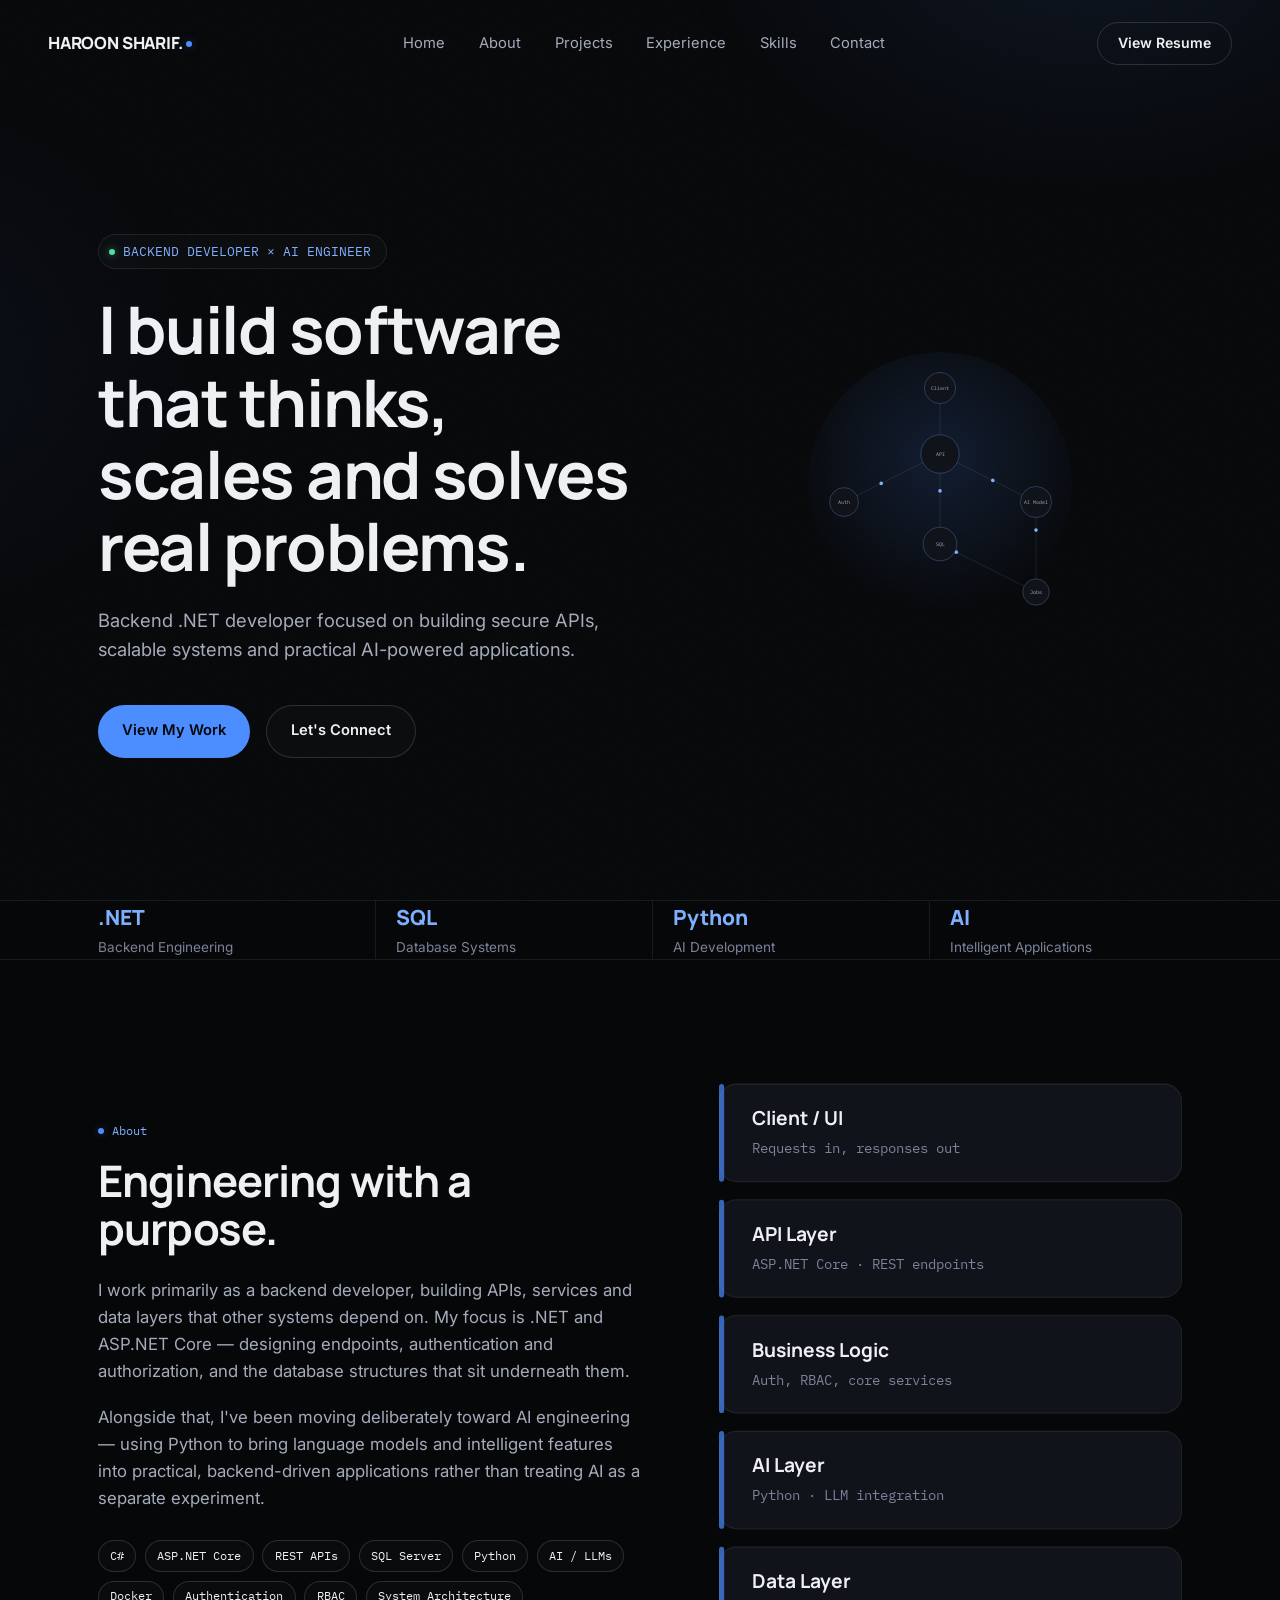
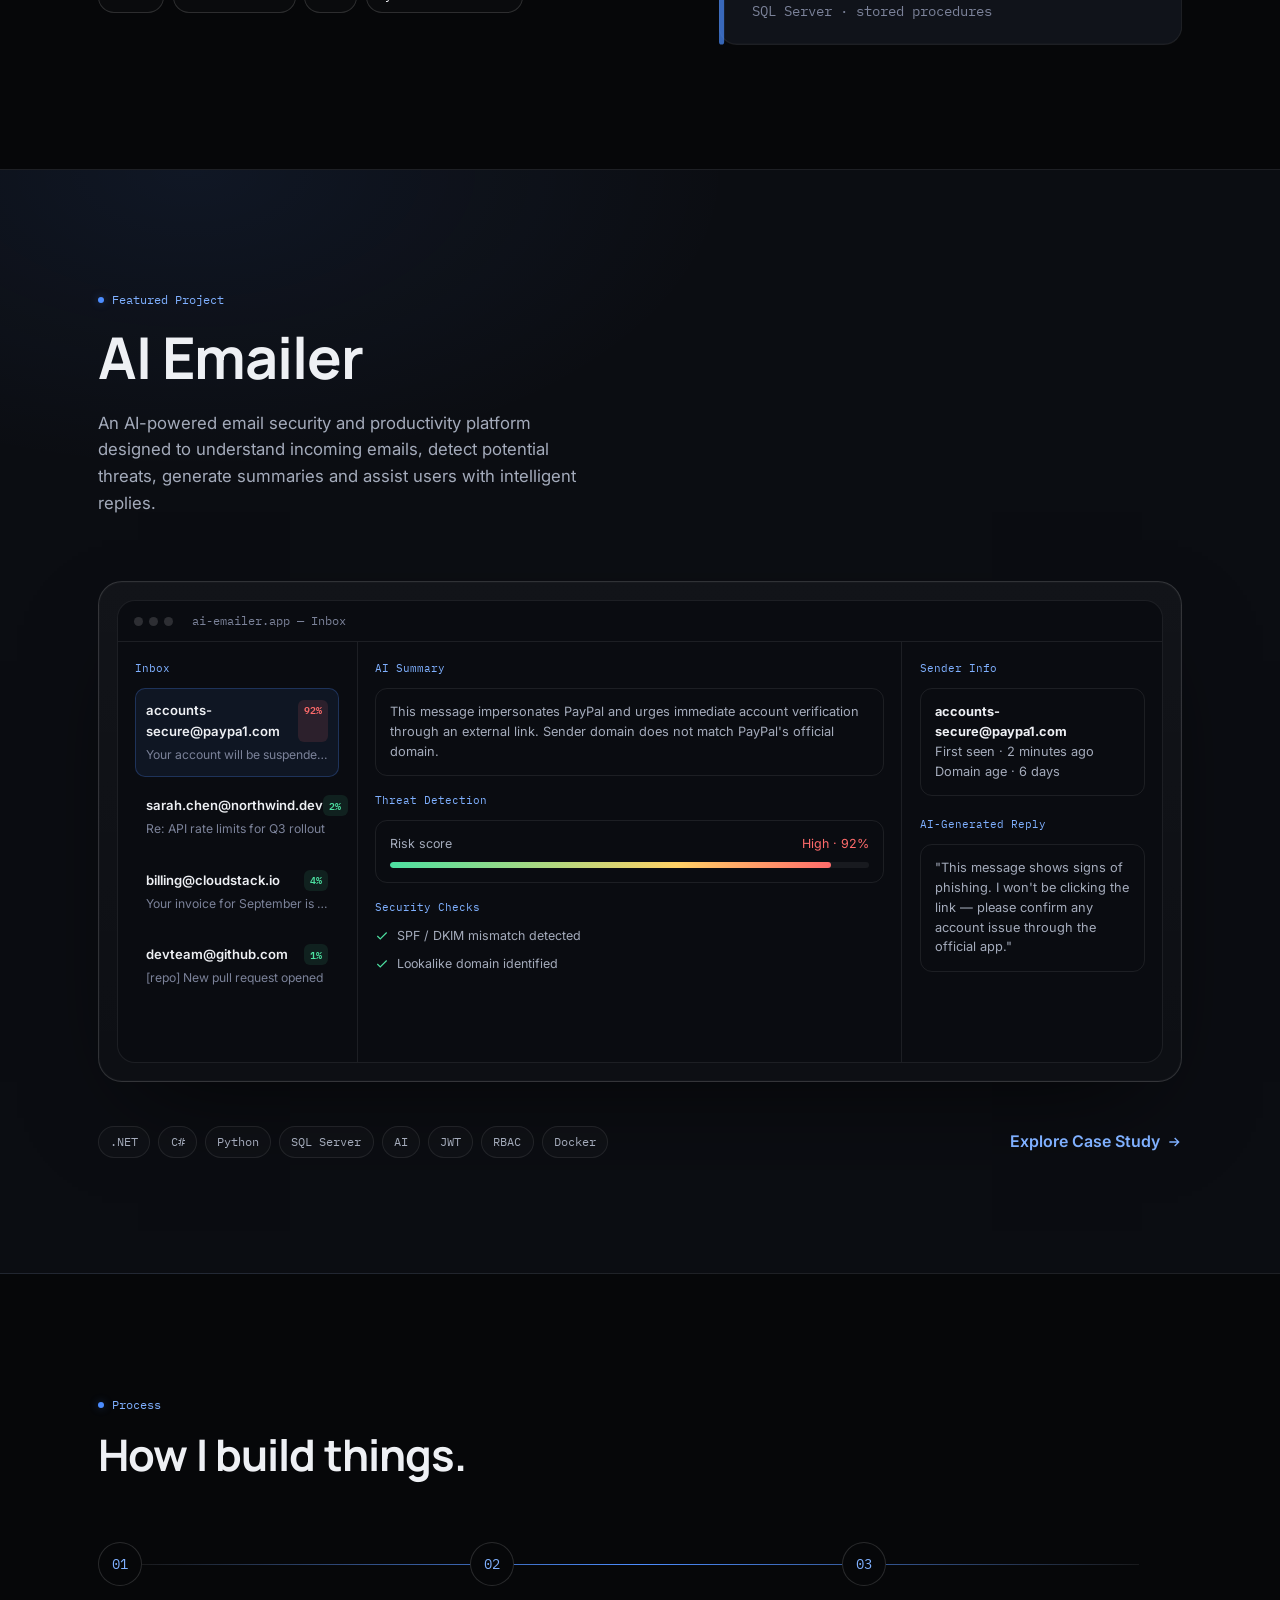
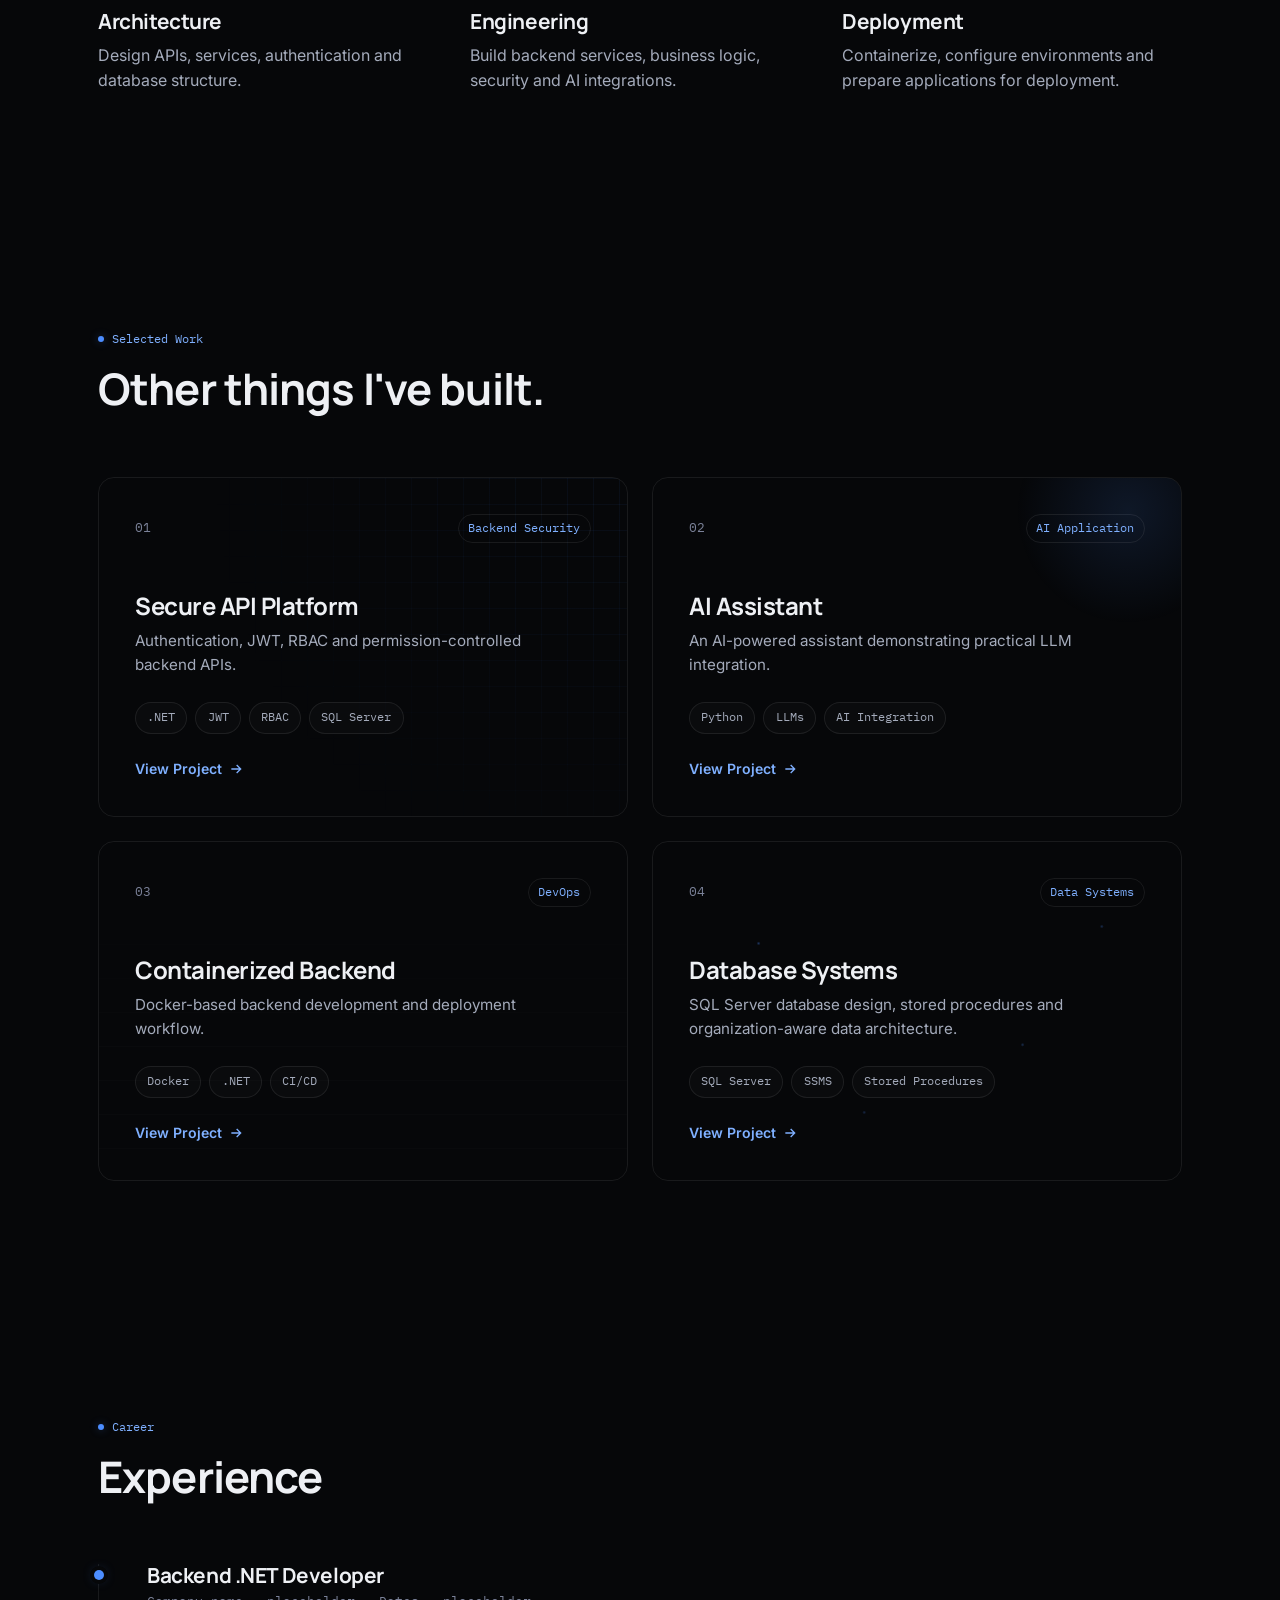
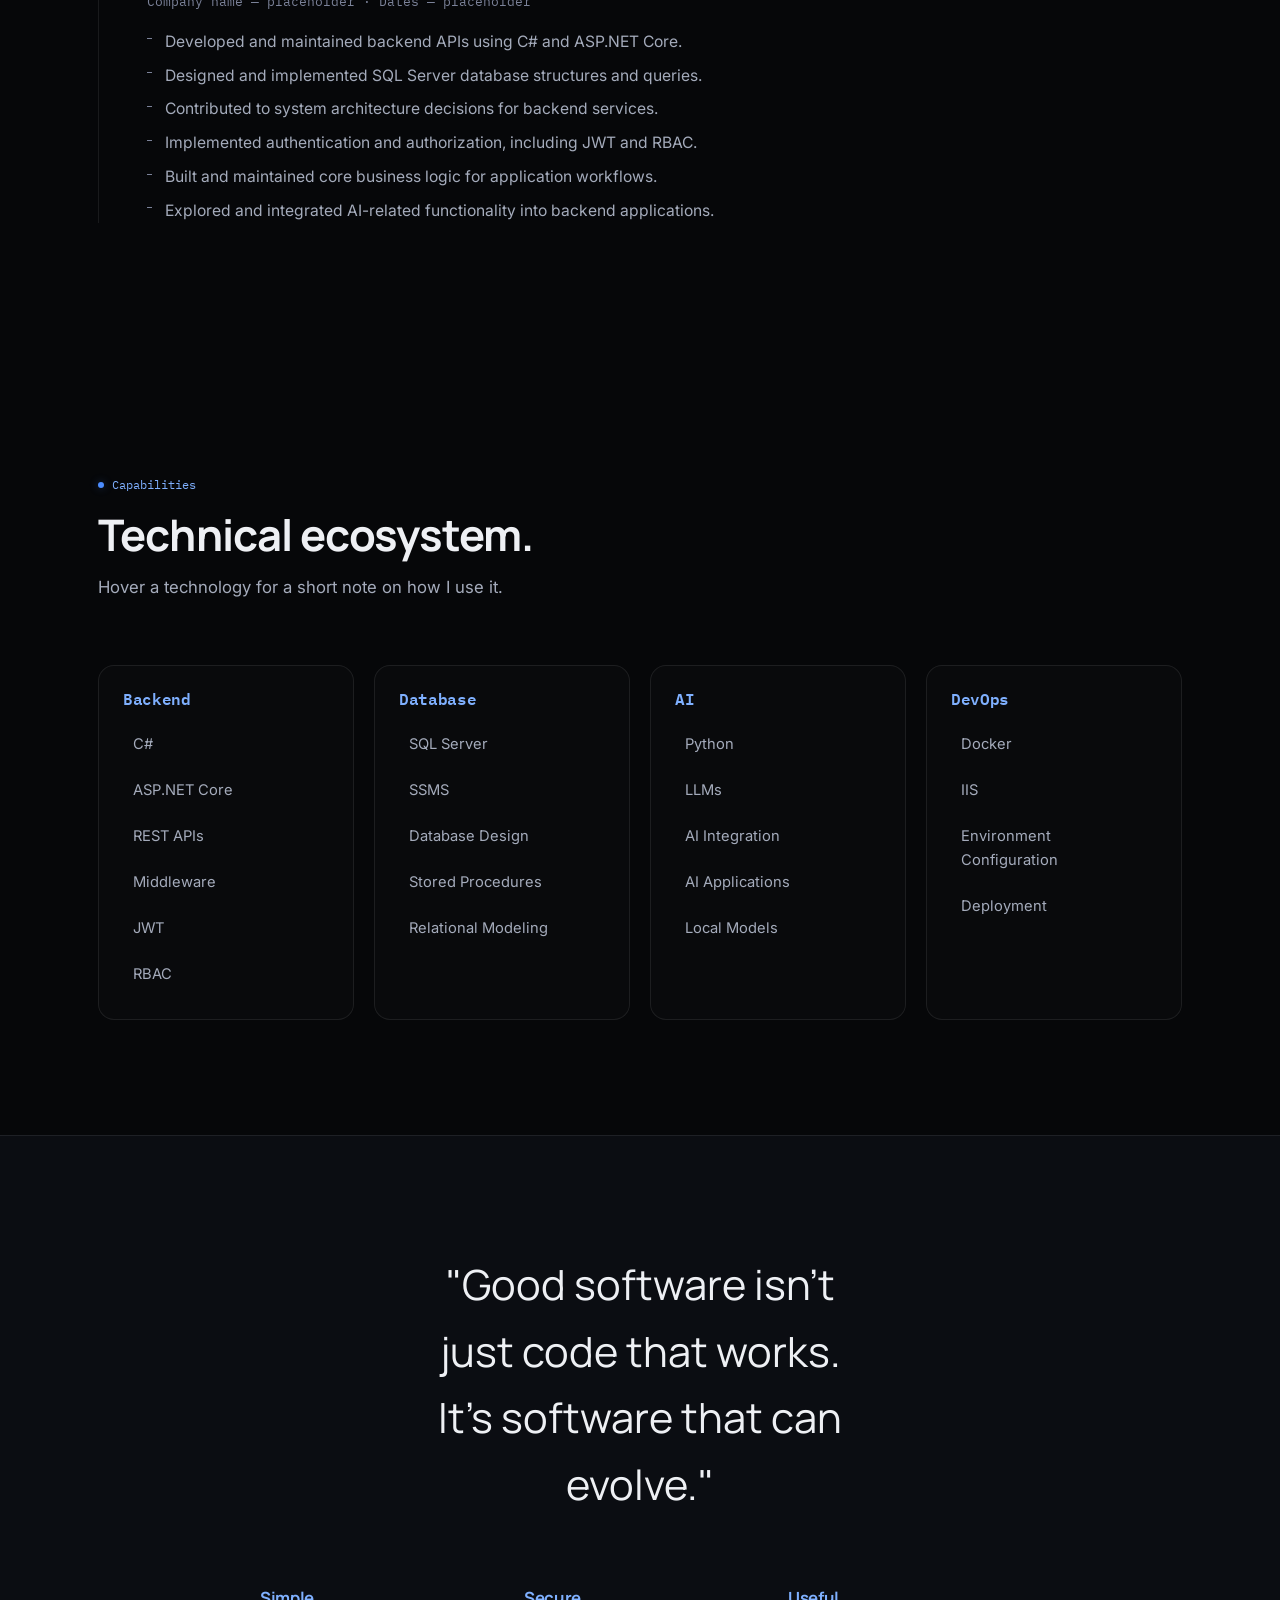
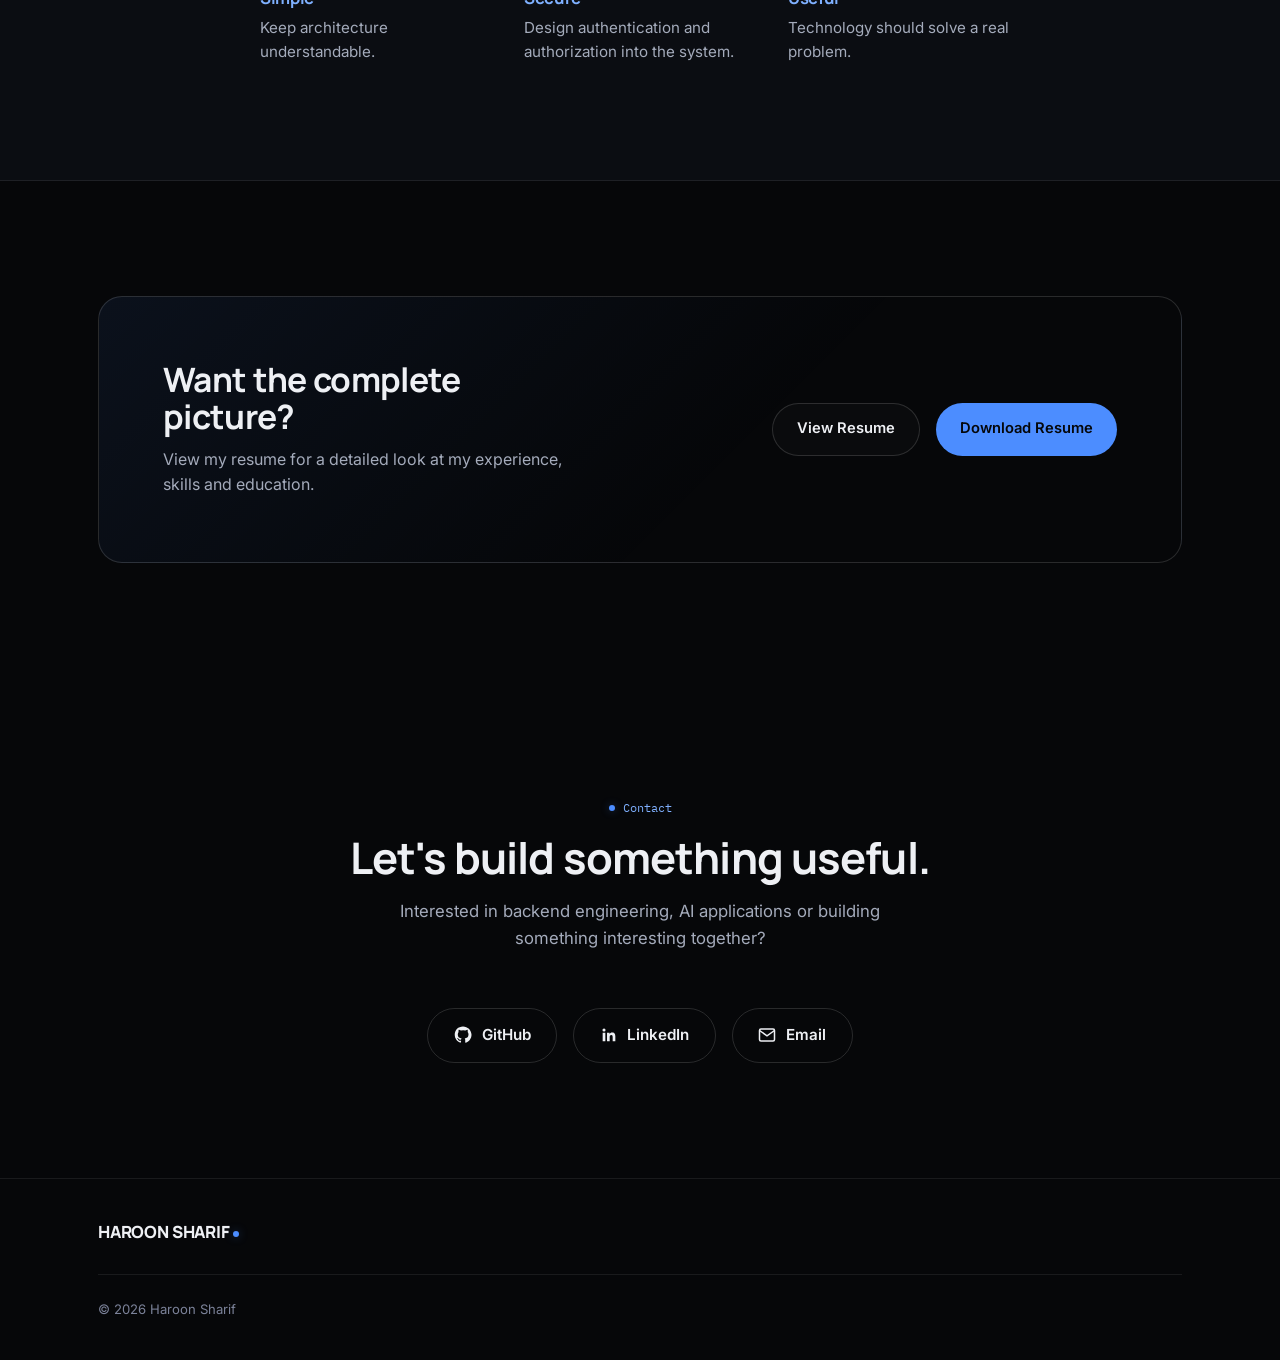
==== commit 1273a5ae: "New resume added New resume added into the portfolio website" ====
--- a/index.html
+++ b/index.html
@@ -57,7 +57,7 @@
   </nav>
 
   <div class="nav-right">
-    <a href="Haroon_Sharif_Resume.docx" class="nav-cta desktop-only">View Resume</a>
+    <a href="Haroon_Resume.pdf" class="nav-cta desktop-only">View Resume</a>
     <button class="nav-toggle" id="navToggle" aria-label="Toggle navigation menu" aria-expanded="false">
       <span></span><span></span><span></span>
     </button>
@@ -71,7 +71,7 @@
   <a href="#experience">Experience</a>
   <a href="#skills">Skills</a>
   <a href="#contact">Contact</a>
-  <a href="Haroon_Sharif_Resume.docx" class="nav-cta">View Resume</a>
+  <a href="Haroon_Resume.pdf" class="nav-cta">View Resume</a>
 </div>
 
 <main id="main">
@@ -521,8 +521,8 @@
       </div>
       <div class="resume-actions">
         <!-- TODO before deploy: point these at the real resume PDF, e.g. href="resume.pdf" -->
-        <a href="Haroon_Sharif_Resume.docx" class="btn btn-ghost">View Resume</a>
-        <a href="Haroon_Sharif_Resume.docx" class="btn btn-primary">Download Resume</a>
+        <a href="Haroon_Resume.pdf" class="btn btn-ghost">View Resume</a>
+        <a href="Haroon_Resume.pdf" class="btn btn-primary">Download Resume</a>
       </div>
     </div>
   </div>
